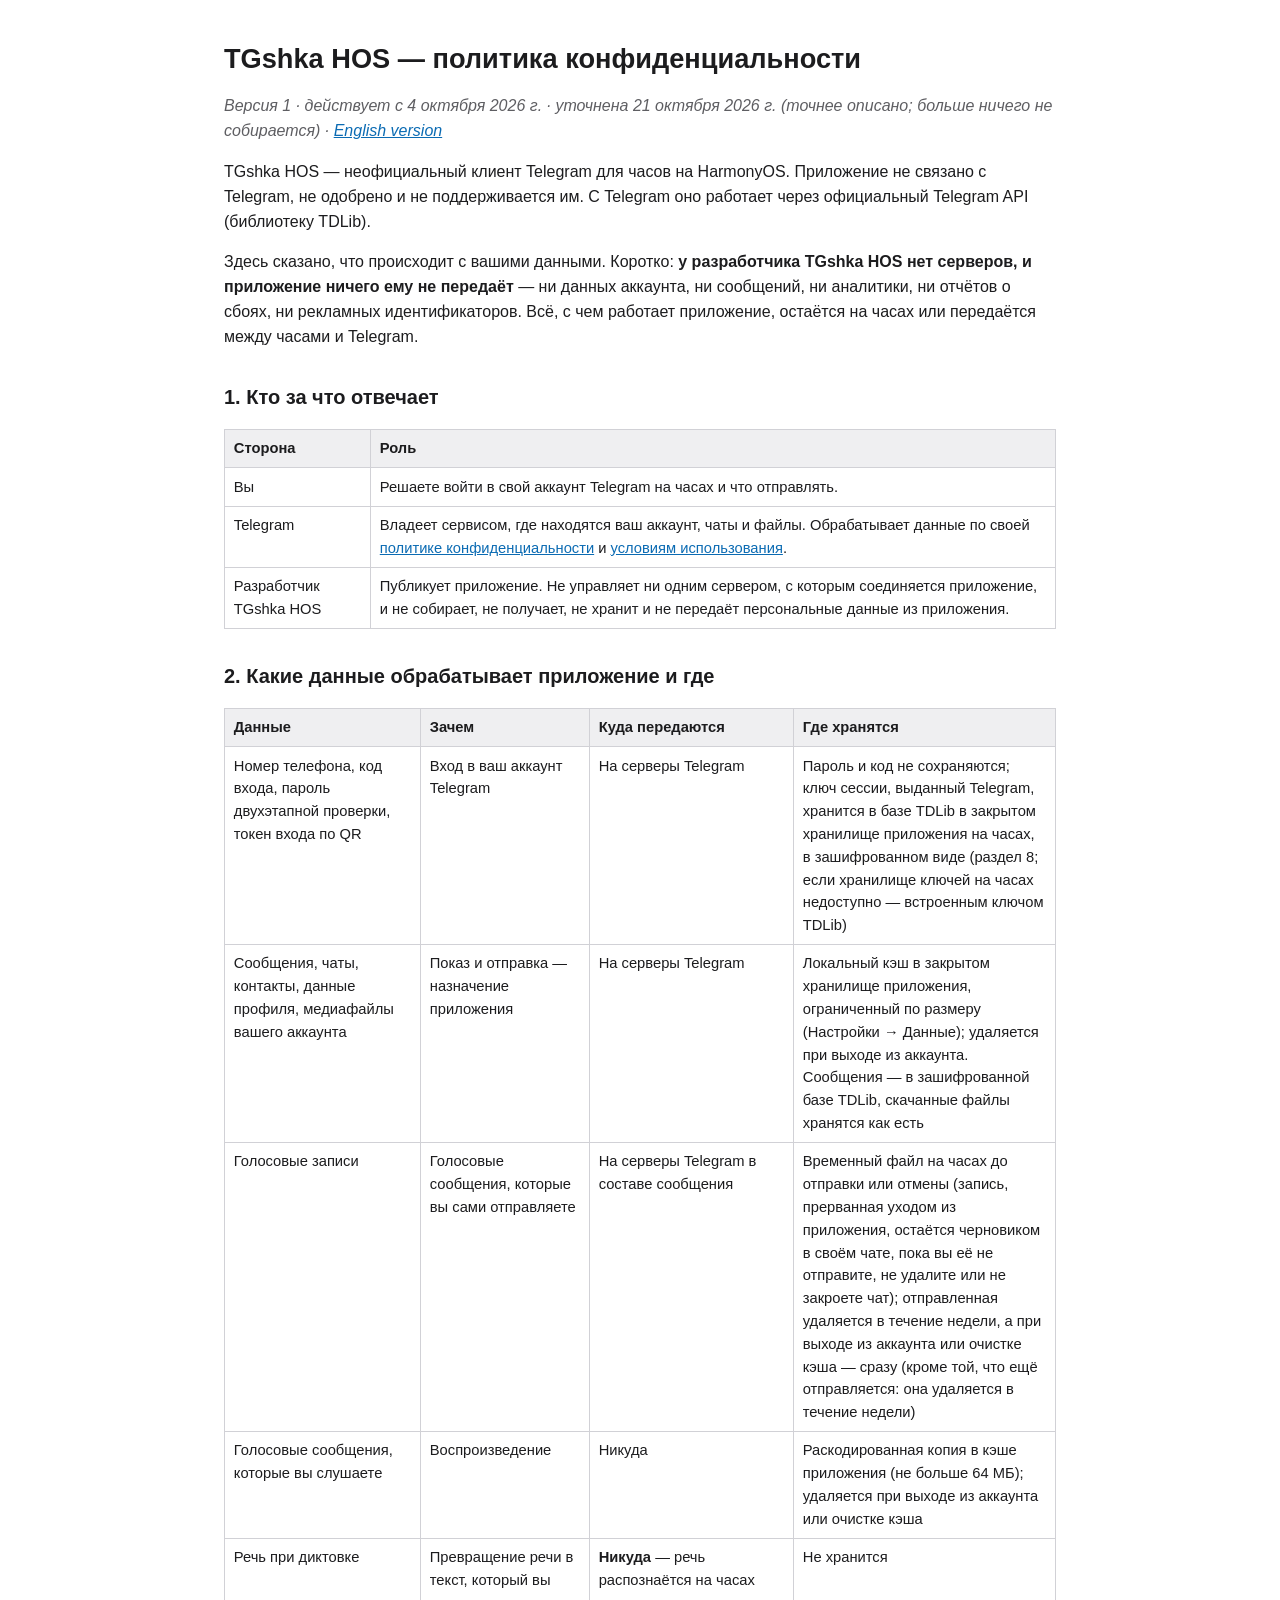
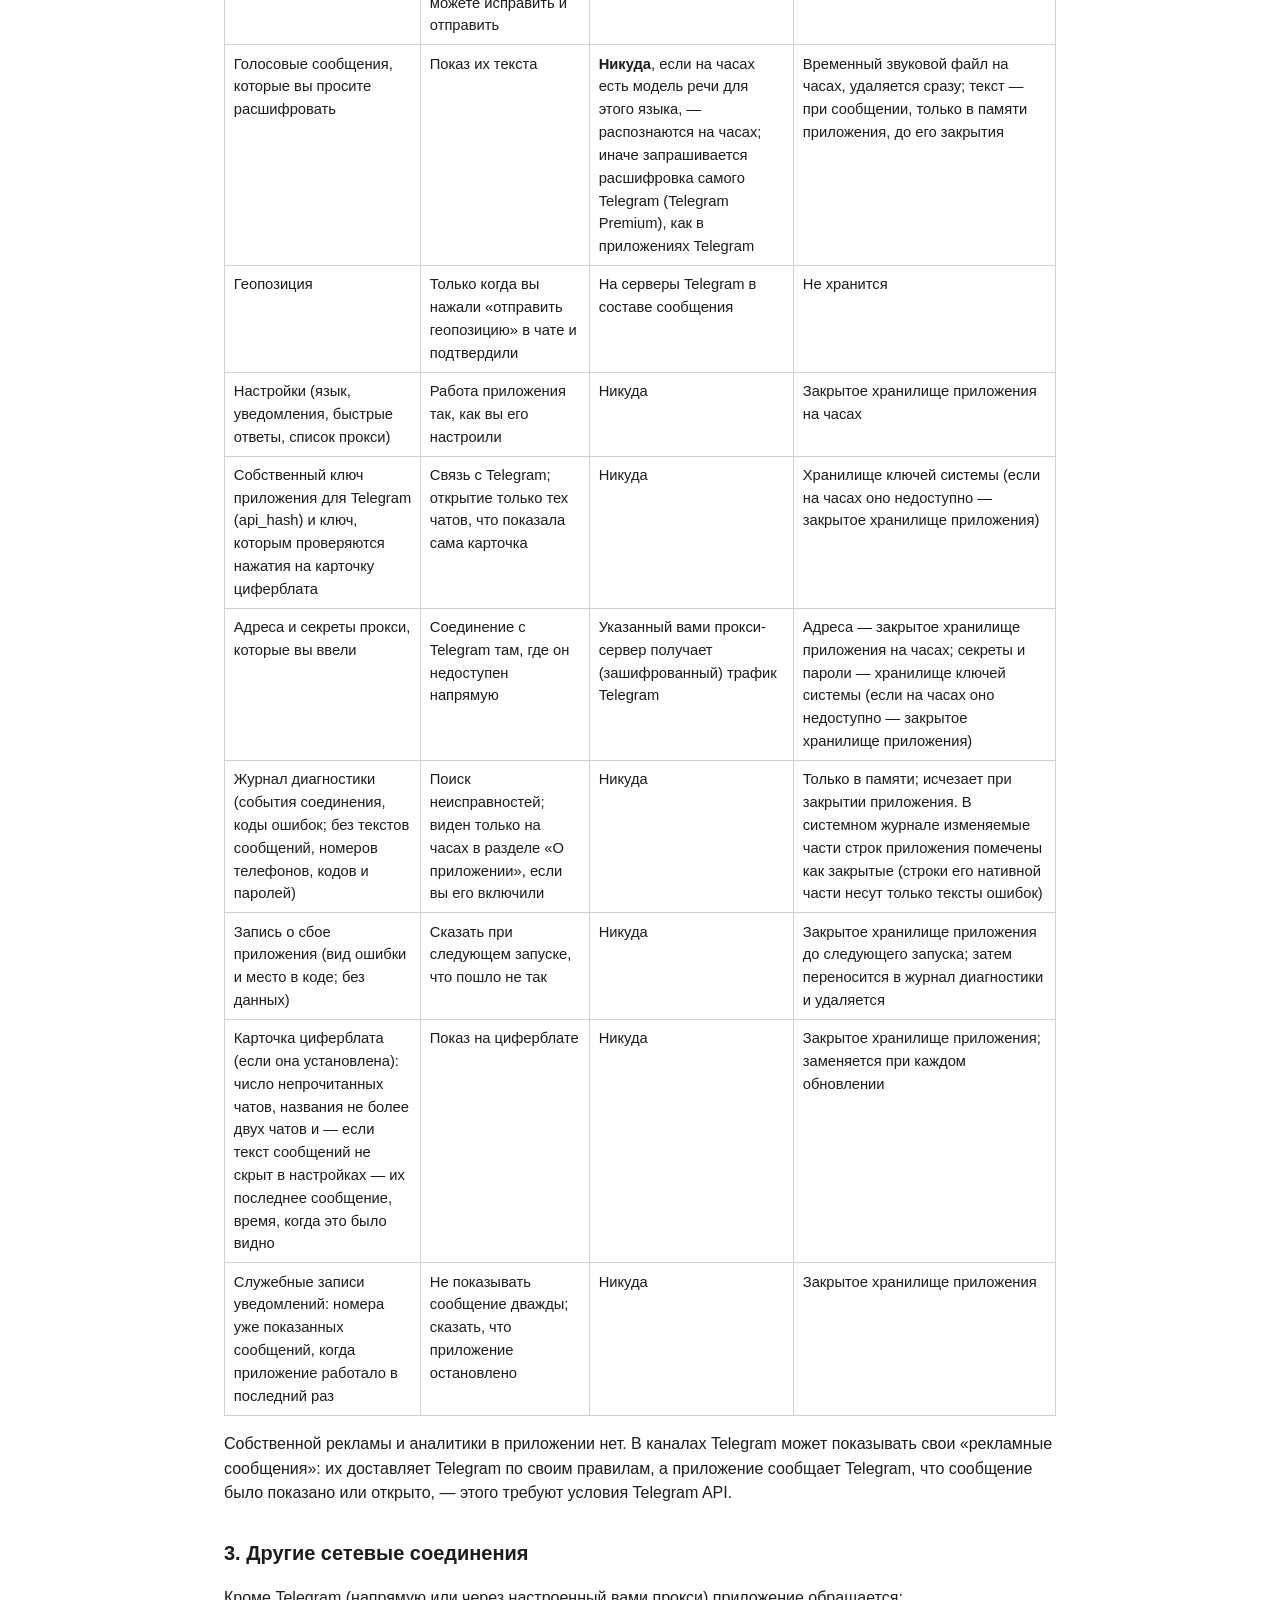
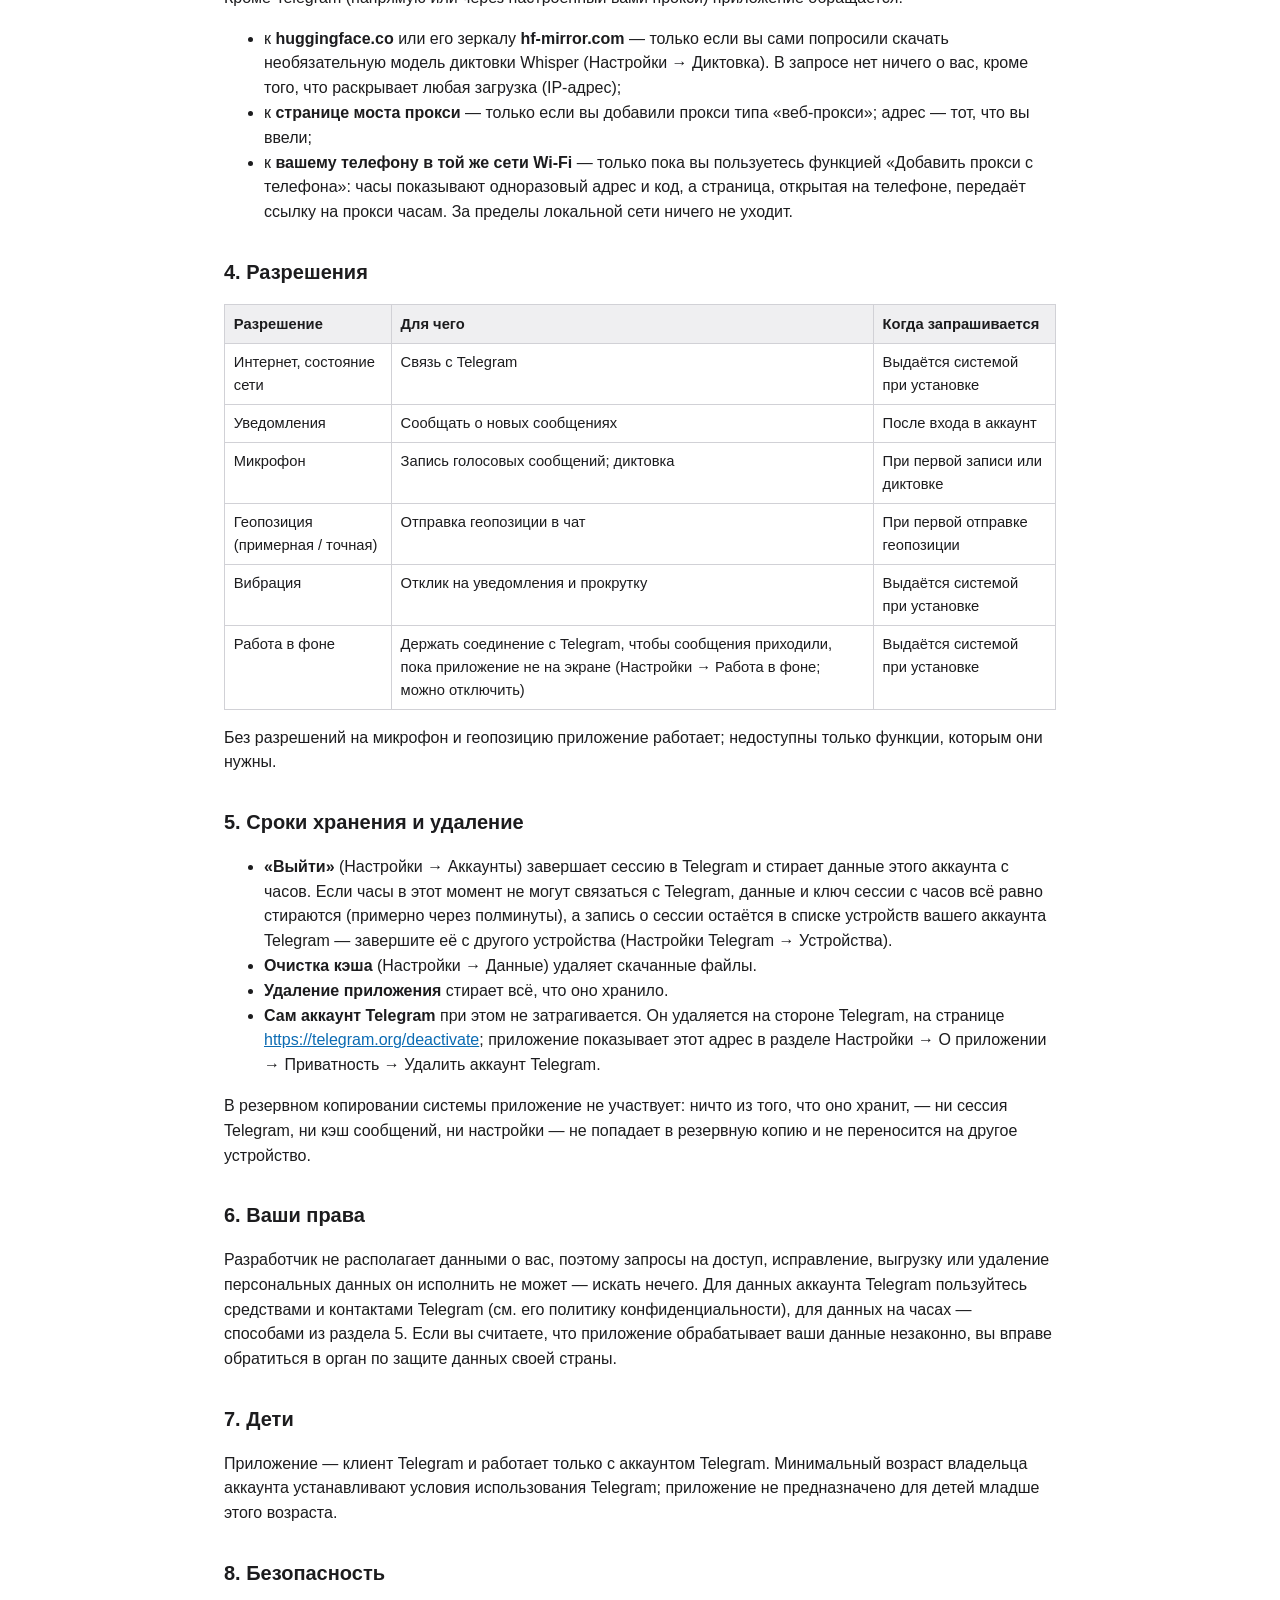
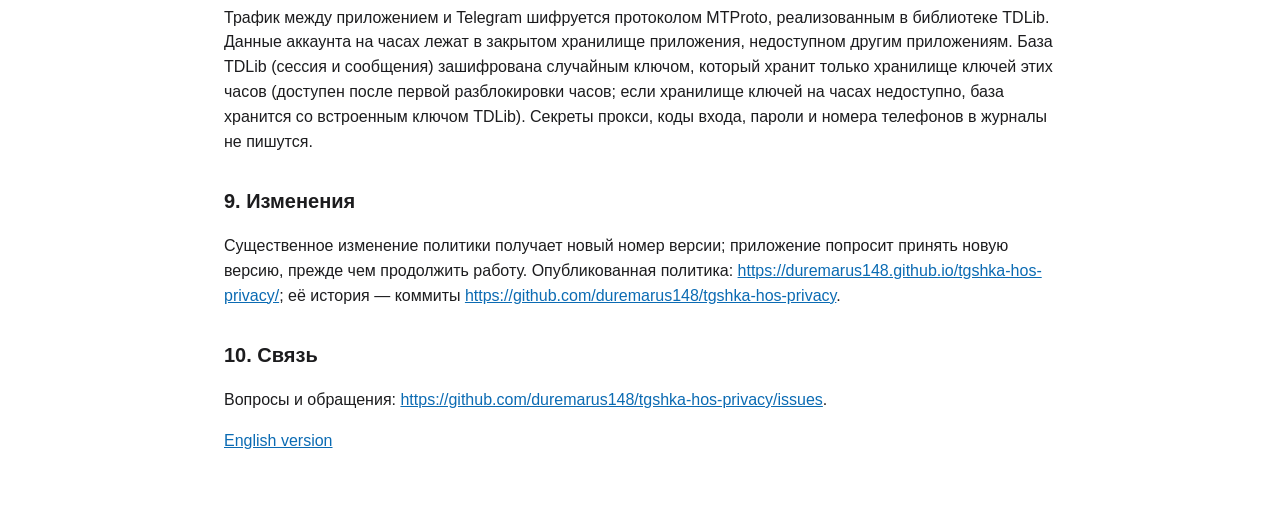
==== ru/index.html @ d2ddaffc "Privacy policy of TGshka HOS, version 1 (revised 21 October 2026)" ====
<!doctype html>
<html lang="ru">
<head>
<meta charset="utf-8">
<meta name="viewport" content="width=device-width, initial-scale=1">
<title>TGshka HOS — политика конфиденциальности</title>
<link rel="alternate" hreflang="en" href="../">
<style>
:root { color-scheme: light dark; --fg: #1c1c1e; --bg: #ffffff; --muted: #5e5e62; --line: #d1d1d6; --link: #0b6bb3; }
@media (prefers-color-scheme: dark) { :root { --fg: #f2f2f7; --bg: #000000; --muted: #a0a0a5; --line: #3a3a3c; --link: #6ab3f3; } }
body { margin: 0; background: var(--bg); color: var(--fg); font: 16px/1.55 -apple-system, "Segoe UI", Roboto, "Noto Sans", sans-serif; }
main { max-width: 52rem; margin: 0 auto; padding: 1.5rem 1rem 3rem; }
h1 { font-size: 1.7rem; line-height: 1.25; } h2 { font-size: 1.25rem; margin-top: 2rem; }
a { color: var(--link); } .meta { color: var(--muted); }
.table { overflow-x: auto; } table { border-collapse: collapse; width: 100%; min-width: 34rem; font-size: 0.92rem; }
th, td { border: 1px solid var(--line); padding: 0.45rem 0.55rem; vertical-align: top; text-align: left; }
th { background: color-mix(in srgb, var(--line) 35%, transparent); }
</style>
</head>
<body>
<main>
<h1>TGshka HOS — политика конфиденциальности</h1>
<p class="meta"><em>Версия 1 · действует с 4 октября 2026 г. · уточнена 21 октября 2026 г. (точнее описано; больше ничего не собирается) · <a href="../">English version</a></em></p>
<p>TGshka HOS — неофициальный клиент Telegram для часов на HarmonyOS. Приложение не связано с Telegram, не одобрено и не поддерживается им. С Telegram оно работает через официальный Telegram API (библиотеку TDLib).</p>
<p>Здесь сказано, что происходит с вашими данными. Коротко: <strong>у разработчика TGshka HOS нет серверов, и приложение ничего ему не передаёт</strong> — ни данных аккаунта, ни сообщений, ни аналитики, ни отчётов о сбоях, ни рекламных идентификаторов. Всё, с чем работает приложение, остаётся на часах или передаётся между часами и Telegram.</p>
<h2>1. Кто за что отвечает</h2>
<div class="table"><table><thead><tr><th>Сторона</th><th>Роль</th></tr></thead><tbody>
<tr><td>Вы</td><td>Решаете войти в свой аккаунт Telegram на часах и что отправлять.</td></tr>
<tr><td>Telegram</td><td>Владеет сервисом, где находятся ваш аккаунт, чаты и файлы. Обрабатывает данные по своей <a href="https://telegram.org/privacy">политике конфиденциальности</a> и <a href="https://telegram.org/tos">условиям использования</a>.</td></tr>
<tr><td>Разработчик TGshka HOS</td><td>Публикует приложение. Не управляет ни одним сервером, с которым соединяется приложение, и не собирает, не получает, не хранит и не передаёт персональные данные из приложения.</td></tr>
</tbody></table></div>
<h2>2. Какие данные обрабатывает приложение и где</h2>
<div class="table"><table><thead><tr><th>Данные</th><th>Зачем</th><th>Куда передаются</th><th>Где хранятся</th></tr></thead><tbody>
<tr><td>Номер телефона, код входа, пароль двухэтапной проверки, токен входа по QR</td><td>Вход в ваш аккаунт Telegram</td><td>На серверы Telegram</td><td>Пароль и код не сохраняются; ключ сессии, выданный Telegram, хранится в базе TDLib в закрытом хранилище приложения на часах, в зашифрованном виде (раздел 8; если хранилище ключей на часах недоступно — встроенным ключом TDLib)</td></tr>
<tr><td>Сообщения, чаты, контакты, данные профиля, медиафайлы вашего аккаунта</td><td>Показ и отправка — назначение приложения</td><td>На серверы Telegram</td><td>Локальный кэш в закрытом хранилище приложения, ограниченный по размеру (Настройки → Данные); удаляется при выходе из аккаунта. Сообщения — в зашифрованной базе TDLib, скачанные файлы хранятся как есть</td></tr>
<tr><td>Голосовые записи</td><td>Голосовые сообщения, которые вы сами отправляете</td><td>На серверы Telegram в составе сообщения</td><td>Временный файл на часах до отправки или отмены (запись, прерванная уходом из приложения, остаётся черновиком в своём чате, пока вы её не отправите, не удалите или не закроете чат); отправленная удаляется в течение недели, а при выходе из аккаунта или очистке кэша — сразу (кроме той, что ещё отправляется: она удаляется в течение недели)</td></tr>
<tr><td>Голосовые сообщения, которые вы слушаете</td><td>Воспроизведение</td><td>Никуда</td><td>Раскодированная копия в кэше приложения (не больше 64 МБ); удаляется при выходе из аккаунта или очистке кэша</td></tr>
<tr><td>Речь при диктовке</td><td>Превращение речи в текст, который вы можете исправить и отправить</td><td><strong>Никуда</strong> — речь распознаётся на часах</td><td>Не хранится</td></tr>
<tr><td>Голосовые сообщения, которые вы просите расшифровать</td><td>Показ их текста</td><td><strong>Никуда</strong>, если на часах есть модель речи для этого языка, — распознаются на часах; иначе запрашивается расшифровка самого Telegram (Telegram Premium), как в приложениях Telegram</td><td>Временный звуковой файл на часах, удаляется сразу; текст — при сообщении, только в памяти приложения, до его закрытия</td></tr>
<tr><td>Геопозиция</td><td>Только когда вы нажали «отправить геопозицию» в чате и подтвердили</td><td>На серверы Telegram в составе сообщения</td><td>Не хранится</td></tr>
<tr><td>Настройки (язык, уведомления, быстрые ответы, список прокси)</td><td>Работа приложения так, как вы его настроили</td><td>Никуда</td><td>Закрытое хранилище приложения на часах</td></tr>
<tr><td>Собственный ключ приложения для Telegram (api_hash) и ключ, которым проверяются нажатия на карточку циферблата</td><td>Связь с Telegram; открытие только тех чатов, что показала сама карточка</td><td>Никуда</td><td>Хранилище ключей системы (если на часах оно недоступно — закрытое хранилище приложения)</td></tr>
<tr><td>Адреса и секреты прокси, которые вы ввели</td><td>Соединение с Telegram там, где он недоступен напрямую</td><td>Указанный вами прокси-сервер получает (зашифрованный) трафик Telegram</td><td>Адреса — закрытое хранилище приложения на часах; секреты и пароли — хранилище ключей системы (если на часах оно недоступно — закрытое хранилище приложения)</td></tr>
<tr><td>Журнал диагностики (события соединения, коды ошибок; без текстов сообщений, номеров телефонов, кодов и паролей)</td><td>Поиск неисправностей; виден только на часах в разделе «О приложении», если вы его включили</td><td>Никуда</td><td>Только в памяти; исчезает при закрытии приложения. В системном журнале изменяемые части строк приложения помечены как закрытые (строки его нативной части несут только тексты ошибок)</td></tr>
<tr><td>Запись о сбое приложения (вид ошибки и место в коде; без данных)</td><td>Сказать при следующем запуске, что пошло не так</td><td>Никуда</td><td>Закрытое хранилище приложения до следующего запуска; затем переносится в журнал диагностики и удаляется</td></tr>
<tr><td>Карточка циферблата (если она установлена): число непрочитанных чатов, названия не более двух чатов и — если текст сообщений не скрыт в настройках — их последнее сообщение, время, когда это было видно</td><td>Показ на циферблате</td><td>Никуда</td><td>Закрытое хранилище приложения; заменяется при каждом обновлении</td></tr>
<tr><td>Служебные записи уведомлений: номера уже показанных сообщений, когда приложение работало в последний раз</td><td>Не показывать сообщение дважды; сказать, что приложение остановлено</td><td>Никуда</td><td>Закрытое хранилище приложения</td></tr>
</tbody></table></div>
<p>Собственной рекламы и аналитики в приложении нет. В каналах Telegram может показывать свои «рекламные сообщения»: их доставляет Telegram по своим правилам, а приложение сообщает Telegram, что сообщение было показано или открыто, — этого требуют условия Telegram API.</p>
<h2>3. Другие сетевые соединения</h2>
<p>Кроме Telegram (напрямую или через настроенный вами прокси) приложение обращается:</p>
<ul><li>к <strong>huggingface.co</strong> или его зеркалу <strong>hf-mirror.com</strong> — только если вы сами попросили скачать необязательную модель диктовки Whisper (Настройки → Диктовка). В запросе нет ничего о вас, кроме того, что раскрывает любая загрузка (IP-адрес);</li><li>к <strong>странице моста прокси</strong> — только если вы добавили прокси типа «веб-прокси»; адрес — тот, что вы ввели;</li><li>к <strong>вашему телефону в той же сети Wi-Fi</strong> — только пока вы пользуетесь функцией «Добавить прокси с телефона»: часы показывают одноразовый адрес и код, а страница, открытая на телефоне, передаёт ссылку на прокси часам. За пределы локальной сети ничего не уходит.</li></ul>
<h2>4. Разрешения</h2>
<div class="table"><table><thead><tr><th>Разрешение</th><th>Для чего</th><th>Когда запрашивается</th></tr></thead><tbody>
<tr><td>Интернет, состояние сети</td><td>Связь с Telegram</td><td>Выдаётся системой при установке</td></tr>
<tr><td>Уведомления</td><td>Сообщать о новых сообщениях</td><td>После входа в аккаунт</td></tr>
<tr><td>Микрофон</td><td>Запись голосовых сообщений; диктовка</td><td>При первой записи или диктовке</td></tr>
<tr><td>Геопозиция (примерная / точная)</td><td>Отправка геопозиции в чат</td><td>При первой отправке геопозиции</td></tr>
<tr><td>Вибрация</td><td>Отклик на уведомления и прокрутку</td><td>Выдаётся системой при установке</td></tr>
<tr><td>Работа в фоне</td><td>Держать соединение с Telegram, чтобы сообщения приходили, пока приложение не на экране (Настройки → Работа в фоне; можно отключить)</td><td>Выдаётся системой при установке</td></tr>
</tbody></table></div>
<p>Без разрешений на микрофон и геопозицию приложение работает; недоступны только функции, которым они нужны.</p>
<h2>5. Сроки хранения и удаление</h2>
<ul><li><strong>«Выйти»</strong> (Настройки → Аккаунты) завершает сессию в Telegram и стирает данные этого аккаунта с часов. Если часы в этот момент не могут связаться с Telegram, данные и ключ сессии с часов всё равно стираются (примерно через полминуты), а запись о сессии остаётся в списке устройств вашего аккаунта Telegram — завершите её с другого устройства (Настройки Telegram → Устройства).</li><li><strong>Очистка кэша</strong> (Настройки → Данные) удаляет скачанные файлы.</li><li><strong>Удаление приложения</strong> стирает всё, что оно хранило.</li><li><strong>Сам аккаунт Telegram</strong> при этом не затрагивается. Он удаляется на стороне Telegram, на странице <a href="https://telegram.org/deactivate">https://telegram.org/deactivate</a>; приложение показывает этот адрес в разделе Настройки → О приложении → Приватность → Удалить аккаунт Telegram.</li></ul>
<p>В резервном копировании системы приложение не участвует: ничто из того, что оно хранит, — ни сессия Telegram, ни кэш сообщений, ни настройки — не попадает в резервную копию и не переносится на другое устройство.</p>
<h2>6. Ваши права</h2>
<p>Разработчик не располагает данными о вас, поэтому запросы на доступ, исправление, выгрузку или удаление персональных данных он исполнить не может — искать нечего. Для данных аккаунта Telegram пользуйтесь средствами и контактами Telegram (см. его политику конфиденциальности), для данных на часах — способами из раздела 5. Если вы считаете, что приложение обрабатывает ваши данные незаконно, вы вправе обратиться в орган по защите данных своей страны.</p>
<h2>7. Дети</h2>
<p>Приложение — клиент Telegram и работает только с аккаунтом Telegram. Минимальный возраст владельца аккаунта устанавливают условия использования Telegram; приложение не предназначено для детей младше этого возраста.</p>
<h2>8. Безопасность</h2>
<p>Трафик между приложением и Telegram шифруется протоколом MTProto, реализованным в библиотеке TDLib. Данные аккаунта на часах лежат в закрытом хранилище приложения, недоступном другим приложениям. База TDLib (сессия и сообщения) зашифрована случайным ключом, который хранит только хранилище ключей этих часов (доступен после первой разблокировки часов; если хранилище ключей на часах недоступно, база хранится со встроенным ключом TDLib). Секреты прокси, коды входа, пароли и номера телефонов в журналы не пишутся.</p>
<h2>9. Изменения</h2>
<p>Существенное изменение политики получает новый номер версии; приложение попросит принять новую версию, прежде чем продолжить работу. Опубликованная политика: <a href="https://duremarus148.github.io/tgshka-hos-privacy/">https://duremarus148.github.io/tgshka-hos-privacy/</a>; её история — коммиты <a href="https://github.com/duremarus148/tgshka-hos-privacy">https://github.com/duremarus148/tgshka-hos-privacy</a>.</p>
<h2>10. Связь</h2>
<p>Вопросы и обращения: <a href="https://github.com/duremarus148/tgshka-hos-privacy/issues">https://github.com/duremarus148/tgshka-hos-privacy/issues</a>.</p>
<p class="meta"><a href="../">English version</a></p>
</main>
</body>
</html>
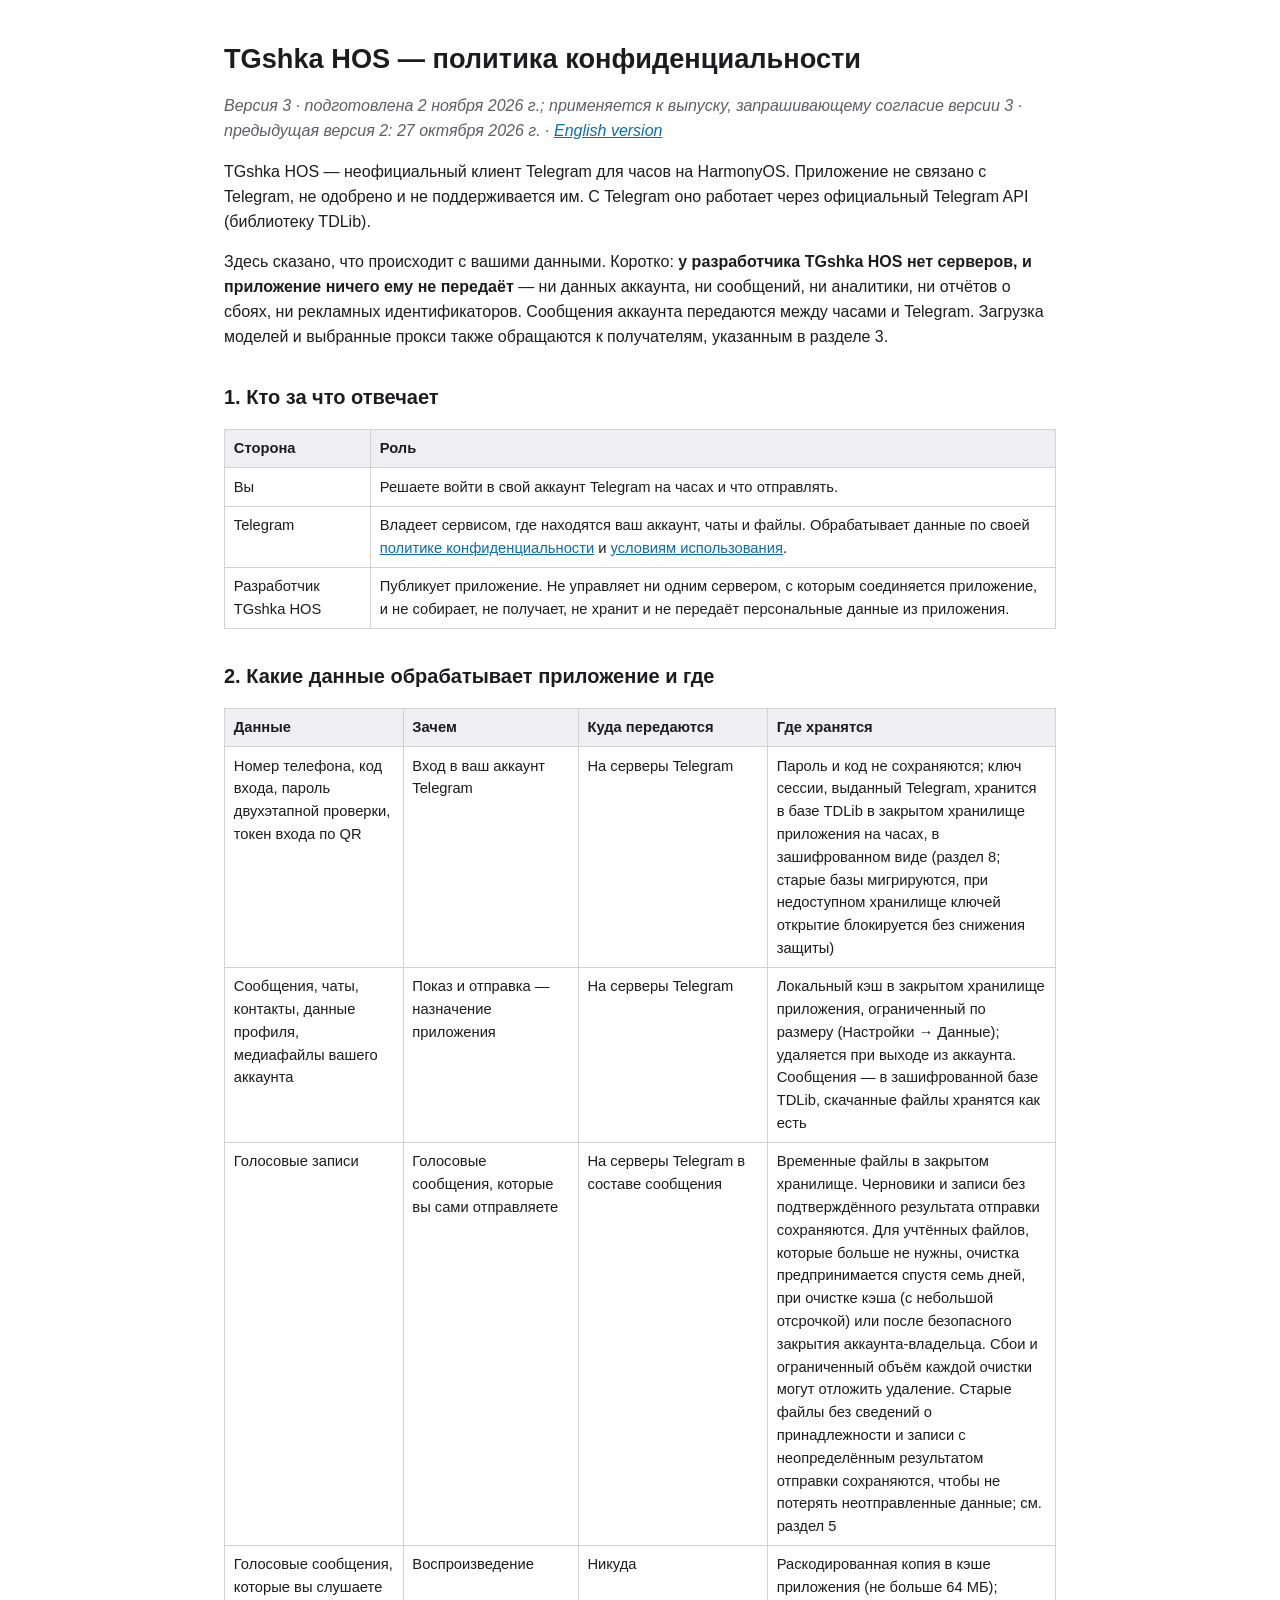
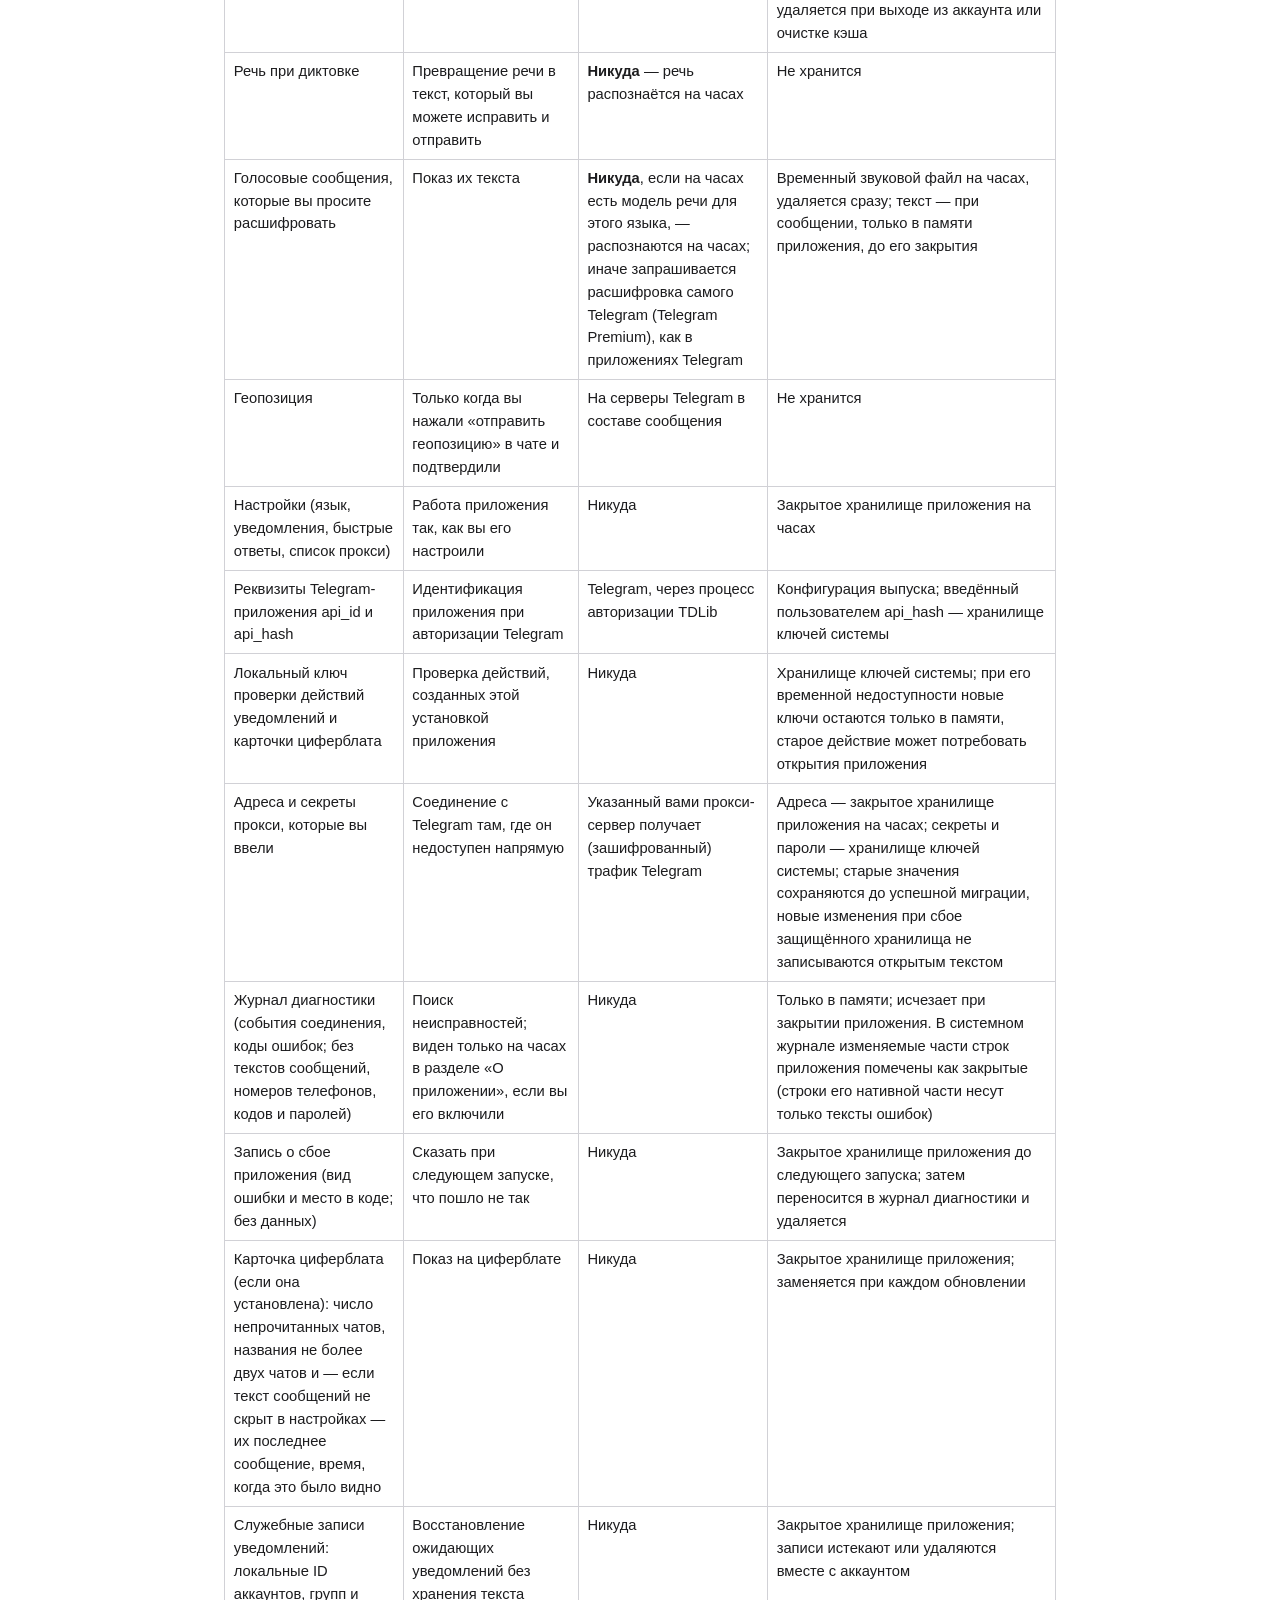
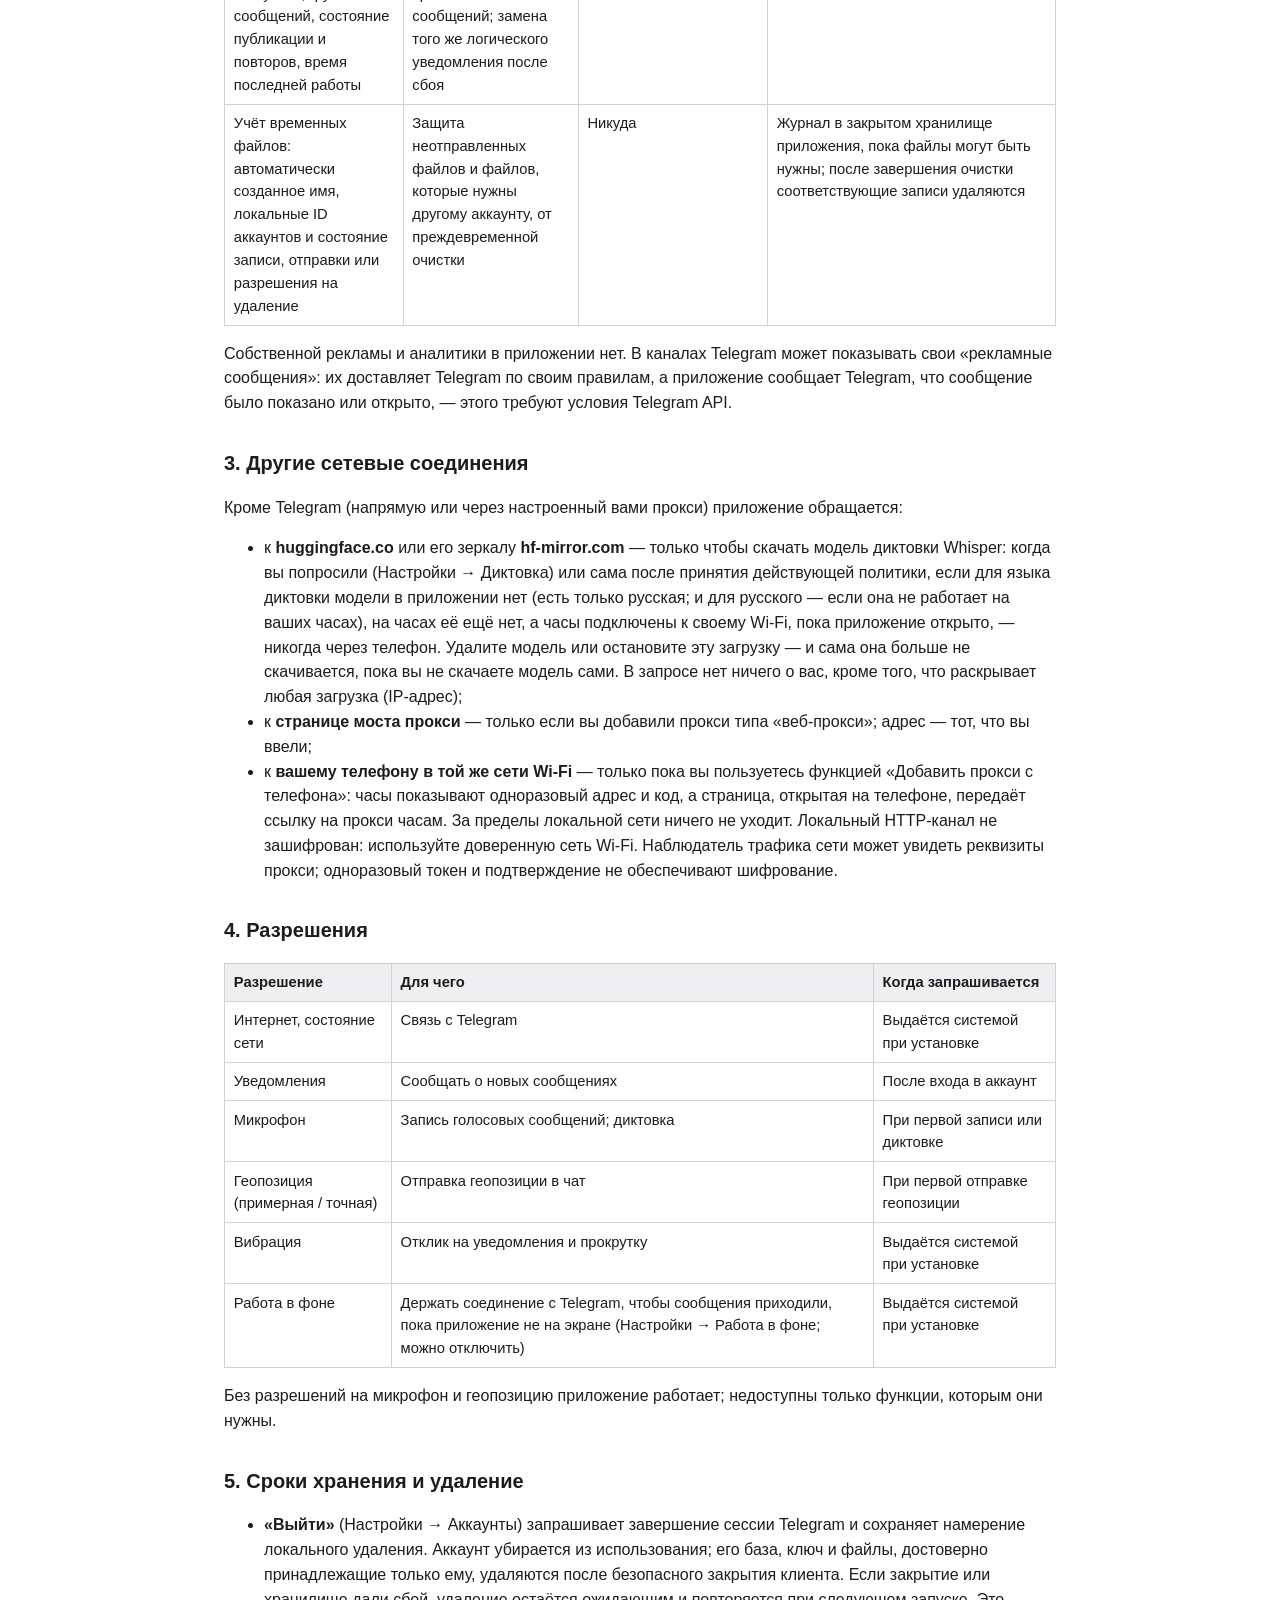
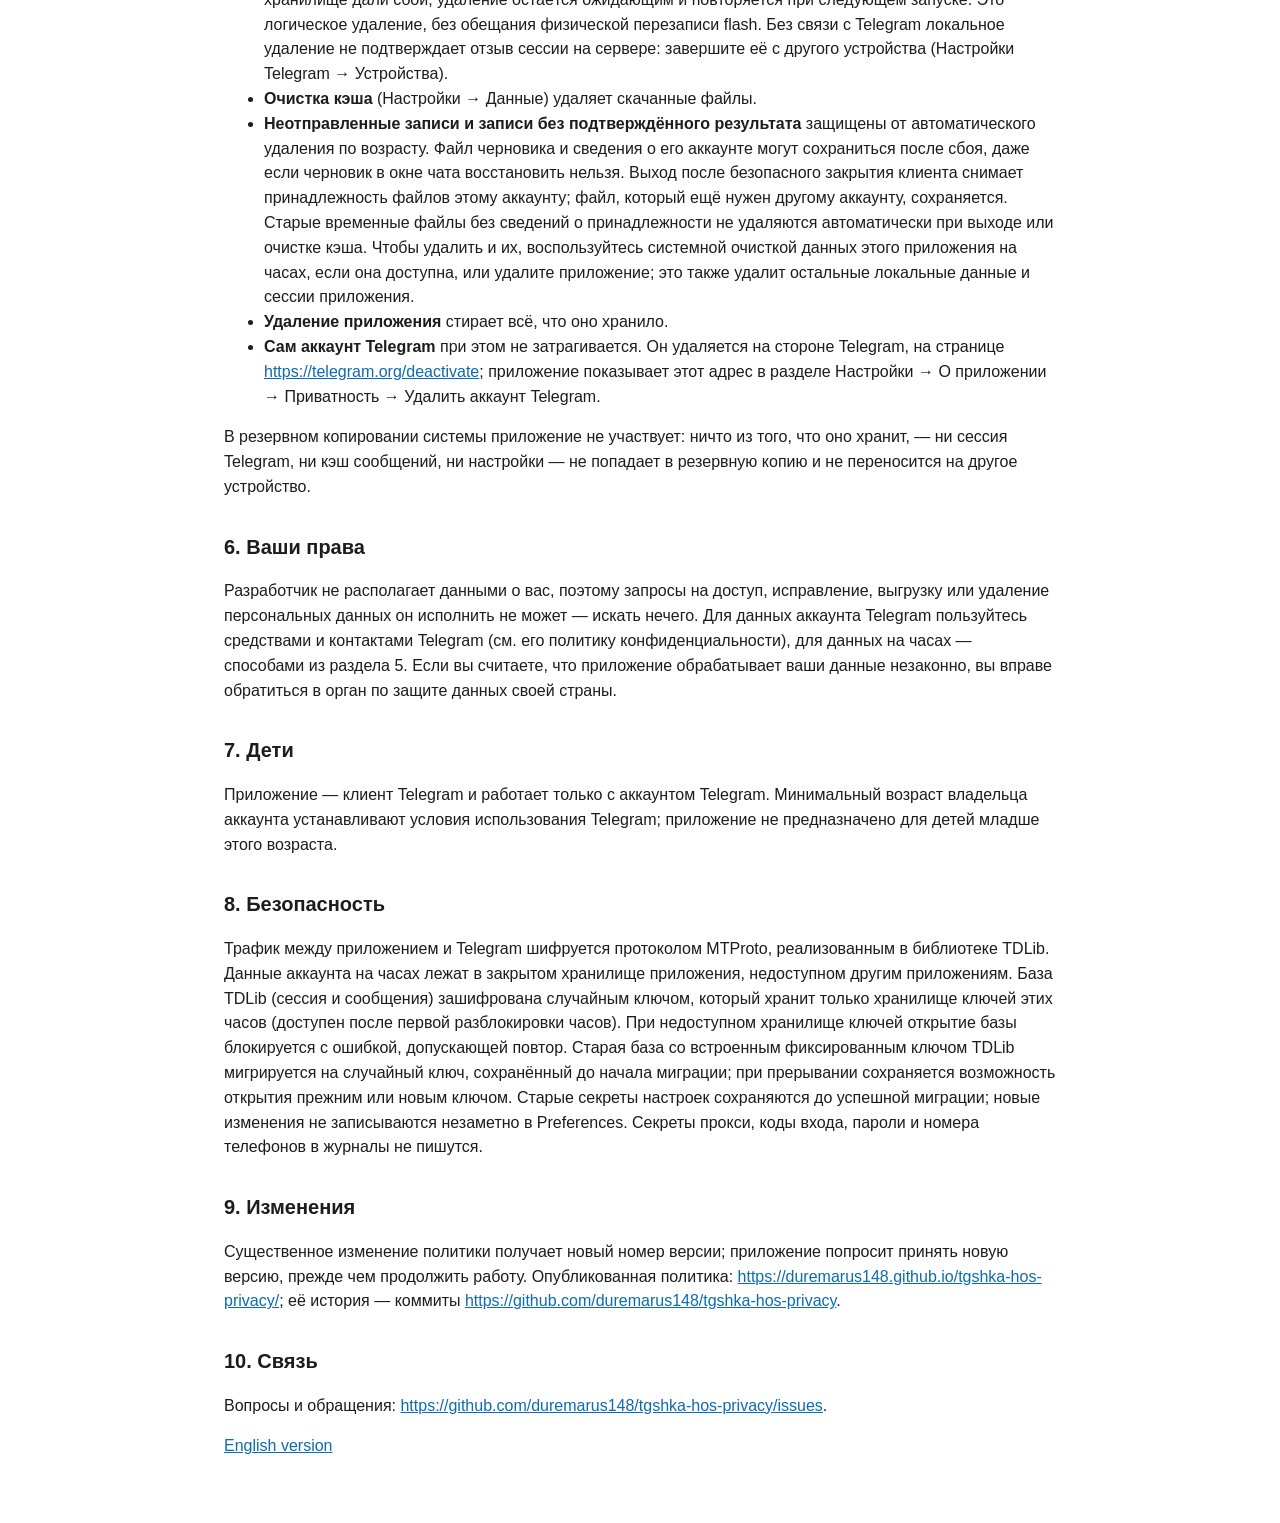
==== commit a0dcf0e2: "docs: align public privacy policy with canonical app version 3 Separate Telegram authentication data" ====
--- a/ru/index.html
+++ b/ru/index.html
@@ -20,9 +20,9 @@
 <body>
 <main>
 <h1>TGshka HOS — политика конфиденциальности</h1>
-<p class="meta"><em>Версия 1 · действует с 4 октября 2026 г. · уточнена 21 октября 2026 г. (точнее описано; больше ничего не собирается) · <a href="../">English version</a></em></p>
+<p class="meta"><em>Версия 3 · подготовлена 2 ноября 2026 г.; применяется к выпуску, запрашивающему согласие версии 3 · предыдущая версия 2: 27 октября 2026 г. · <a href="../">English version</a></em></p>
 <p>TGshka HOS — неофициальный клиент Telegram для часов на HarmonyOS. Приложение не связано с Telegram, не одобрено и не поддерживается им. С Telegram оно работает через официальный Telegram API (библиотеку TDLib).</p>
-<p>Здесь сказано, что происходит с вашими данными. Коротко: <strong>у разработчика TGshka HOS нет серверов, и приложение ничего ему не передаёт</strong> — ни данных аккаунта, ни сообщений, ни аналитики, ни отчётов о сбоях, ни рекламных идентификаторов. Всё, с чем работает приложение, остаётся на часах или передаётся между часами и Telegram.</p>
+<p>Здесь сказано, что происходит с вашими данными. Коротко: <strong>у разработчика TGshka HOS нет серверов, и приложение ничего ему не передаёт</strong> — ни данных аккаунта, ни сообщений, ни аналитики, ни отчётов о сбоях, ни рекламных идентификаторов. Сообщения аккаунта передаются между часами и Telegram. Загрузка моделей и выбранные прокси также обращаются к получателям, указанным в разделе 3.</p>
 <h2>1. Кто за что отвечает</h2>
 <div class="table"><table><thead><tr><th>Сторона</th><th>Роль</th></tr></thead><tbody>
 <tr><td>Вы</td><td>Решаете войти в свой аккаунт Telegram на часах и что отправлять.</td></tr>
@@ -31,25 +31,27 @@
 </tbody></table></div>
 <h2>2. Какие данные обрабатывает приложение и где</h2>
 <div class="table"><table><thead><tr><th>Данные</th><th>Зачем</th><th>Куда передаются</th><th>Где хранятся</th></tr></thead><tbody>
-<tr><td>Номер телефона, код входа, пароль двухэтапной проверки, токен входа по QR</td><td>Вход в ваш аккаунт Telegram</td><td>На серверы Telegram</td><td>Пароль и код не сохраняются; ключ сессии, выданный Telegram, хранится в базе TDLib в закрытом хранилище приложения на часах, в зашифрованном виде (раздел 8; если хранилище ключей на часах недоступно — встроенным ключом TDLib)</td></tr>
+<tr><td>Номер телефона, код входа, пароль двухэтапной проверки, токен входа по QR</td><td>Вход в ваш аккаунт Telegram</td><td>На серверы Telegram</td><td>Пароль и код не сохраняются; ключ сессии, выданный Telegram, хранится в базе TDLib в закрытом хранилище приложения на часах, в зашифрованном виде (раздел 8; старые базы мигрируются, при недоступном хранилище ключей открытие блокируется без снижения защиты)</td></tr>
 <tr><td>Сообщения, чаты, контакты, данные профиля, медиафайлы вашего аккаунта</td><td>Показ и отправка — назначение приложения</td><td>На серверы Telegram</td><td>Локальный кэш в закрытом хранилище приложения, ограниченный по размеру (Настройки → Данные); удаляется при выходе из аккаунта. Сообщения — в зашифрованной базе TDLib, скачанные файлы хранятся как есть</td></tr>
-<tr><td>Голосовые записи</td><td>Голосовые сообщения, которые вы сами отправляете</td><td>На серверы Telegram в составе сообщения</td><td>Временный файл на часах до отправки или отмены (запись, прерванная уходом из приложения, остаётся черновиком в своём чате, пока вы её не отправите, не удалите или не закроете чат); отправленная удаляется в течение недели, а при выходе из аккаунта или очистке кэша — сразу (кроме той, что ещё отправляется: она удаляется в течение недели)</td></tr>
+<tr><td>Голосовые записи</td><td>Голосовые сообщения, которые вы сами отправляете</td><td>На серверы Telegram в составе сообщения</td><td>Временные файлы в закрытом хранилище. Черновики и записи без подтверждённого результата отправки сохраняются. Для учтённых файлов, которые больше не нужны, очистка предпринимается спустя семь дней, при очистке кэша (с небольшой отсрочкой) или после безопасного закрытия аккаунта-владельца. Сбои и ограниченный объём каждой очистки могут отложить удаление. Старые файлы без сведений о принадлежности и записи с неопределённым результатом отправки сохраняются, чтобы не потерять неотправленные данные; см. раздел 5</td></tr>
 <tr><td>Голосовые сообщения, которые вы слушаете</td><td>Воспроизведение</td><td>Никуда</td><td>Раскодированная копия в кэше приложения (не больше 64 МБ); удаляется при выходе из аккаунта или очистке кэша</td></tr>
 <tr><td>Речь при диктовке</td><td>Превращение речи в текст, который вы можете исправить и отправить</td><td><strong>Никуда</strong> — речь распознаётся на часах</td><td>Не хранится</td></tr>
 <tr><td>Голосовые сообщения, которые вы просите расшифровать</td><td>Показ их текста</td><td><strong>Никуда</strong>, если на часах есть модель речи для этого языка, — распознаются на часах; иначе запрашивается расшифровка самого Telegram (Telegram Premium), как в приложениях Telegram</td><td>Временный звуковой файл на часах, удаляется сразу; текст — при сообщении, только в памяти приложения, до его закрытия</td></tr>
 <tr><td>Геопозиция</td><td>Только когда вы нажали «отправить геопозицию» в чате и подтвердили</td><td>На серверы Telegram в составе сообщения</td><td>Не хранится</td></tr>
 <tr><td>Настройки (язык, уведомления, быстрые ответы, список прокси)</td><td>Работа приложения так, как вы его настроили</td><td>Никуда</td><td>Закрытое хранилище приложения на часах</td></tr>
-<tr><td>Собственный ключ приложения для Telegram (api_hash) и ключ, которым проверяются нажатия на карточку циферблата</td><td>Связь с Telegram; открытие только тех чатов, что показала сама карточка</td><td>Никуда</td><td>Хранилище ключей системы (если на часах оно недоступно — закрытое хранилище приложения)</td></tr>
-<tr><td>Адреса и секреты прокси, которые вы ввели</td><td>Соединение с Telegram там, где он недоступен напрямую</td><td>Указанный вами прокси-сервер получает (зашифрованный) трафик Telegram</td><td>Адреса — закрытое хранилище приложения на часах; секреты и пароли — хранилище ключей системы (если на часах оно недоступно — закрытое хранилище приложения)</td></tr>
+<tr><td>Реквизиты Telegram-приложения api_id и api_hash</td><td>Идентификация приложения при авторизации Telegram</td><td>Telegram, через процесс авторизации TDLib</td><td>Конфигурация выпуска; введённый пользователем api_hash — хранилище ключей системы</td></tr>
+<tr><td>Локальный ключ проверки действий уведомлений и карточки циферблата</td><td>Проверка действий, созданных этой установкой приложения</td><td>Никуда</td><td>Хранилище ключей системы; при его временной недоступности новые ключи остаются только в памяти, старое действие может потребовать открытия приложения</td></tr>
+<tr><td>Адреса и секреты прокси, которые вы ввели</td><td>Соединение с Telegram там, где он недоступен напрямую</td><td>Указанный вами прокси-сервер получает (зашифрованный) трафик Telegram</td><td>Адреса — закрытое хранилище приложения на часах; секреты и пароли — хранилище ключей системы; старые значения сохраняются до успешной миграции, новые изменения при сбое защищённого хранилища не записываются открытым текстом</td></tr>
 <tr><td>Журнал диагностики (события соединения, коды ошибок; без текстов сообщений, номеров телефонов, кодов и паролей)</td><td>Поиск неисправностей; виден только на часах в разделе «О приложении», если вы его включили</td><td>Никуда</td><td>Только в памяти; исчезает при закрытии приложения. В системном журнале изменяемые части строк приложения помечены как закрытые (строки его нативной части несут только тексты ошибок)</td></tr>
 <tr><td>Запись о сбое приложения (вид ошибки и место в коде; без данных)</td><td>Сказать при следующем запуске, что пошло не так</td><td>Никуда</td><td>Закрытое хранилище приложения до следующего запуска; затем переносится в журнал диагностики и удаляется</td></tr>
 <tr><td>Карточка циферблата (если она установлена): число непрочитанных чатов, названия не более двух чатов и — если текст сообщений не скрыт в настройках — их последнее сообщение, время, когда это было видно</td><td>Показ на циферблате</td><td>Никуда</td><td>Закрытое хранилище приложения; заменяется при каждом обновлении</td></tr>
-<tr><td>Служебные записи уведомлений: номера уже показанных сообщений, когда приложение работало в последний раз</td><td>Не показывать сообщение дважды; сказать, что приложение остановлено</td><td>Никуда</td><td>Закрытое хранилище приложения</td></tr>
+<tr><td>Служебные записи уведомлений: локальные ID аккаунтов, групп и сообщений, состояние публикации и повторов, время последней работы</td><td>Восстановление ожидающих уведомлений без хранения текста сообщений; замена того же логического уведомления после сбоя</td><td>Никуда</td><td>Закрытое хранилище приложения; записи истекают или удаляются вместе с аккаунтом</td></tr>
+<tr><td>Учёт временных файлов: автоматически созданное имя, локальные ID аккаунтов и состояние записи, отправки или разрешения на удаление</td><td>Защита неотправленных файлов и файлов, которые нужны другому аккаунту, от преждевременной очистки</td><td>Никуда</td><td>Журнал в закрытом хранилище приложения, пока файлы могут быть нужны; после завершения очистки соответствующие записи удаляются</td></tr>
 </tbody></table></div>
 <p>Собственной рекламы и аналитики в приложении нет. В каналах Telegram может показывать свои «рекламные сообщения»: их доставляет Telegram по своим правилам, а приложение сообщает Telegram, что сообщение было показано или открыто, — этого требуют условия Telegram API.</p>
 <h2>3. Другие сетевые соединения</h2>
 <p>Кроме Telegram (напрямую или через настроенный вами прокси) приложение обращается:</p>
-<ul><li>к <strong>huggingface.co</strong> или его зеркалу <strong>hf-mirror.com</strong> — только если вы сами попросили скачать необязательную модель диктовки Whisper (Настройки → Диктовка). В запросе нет ничего о вас, кроме того, что раскрывает любая загрузка (IP-адрес);</li><li>к <strong>странице моста прокси</strong> — только если вы добавили прокси типа «веб-прокси»; адрес — тот, что вы ввели;</li><li>к <strong>вашему телефону в той же сети Wi-Fi</strong> — только пока вы пользуетесь функцией «Добавить прокси с телефона»: часы показывают одноразовый адрес и код, а страница, открытая на телефоне, передаёт ссылку на прокси часам. За пределы локальной сети ничего не уходит.</li></ul>
+<ul><li>к <strong>huggingface.co</strong> или его зеркалу <strong>hf-mirror.com</strong> — только чтобы скачать модель диктовки Whisper: когда вы попросили (Настройки → Диктовка) или сама после принятия действующей политики, если для языка диктовки модели в приложении нет (есть только русская; и для русского — если она не работает на ваших часах), на часах её ещё нет, а часы подключены к своему Wi‑Fi, пока приложение открыто, — никогда через телефон. Удалите модель или остановите эту загрузку — и сама она больше не скачивается, пока вы не скачаете модель сами. В запросе нет ничего о вас, кроме того, что раскрывает любая загрузка (IP-адрес);</li><li>к <strong>странице моста прокси</strong> — только если вы добавили прокси типа «веб-прокси»; адрес — тот, что вы ввели;</li><li>к <strong>вашему телефону в той же сети Wi-Fi</strong> — только пока вы пользуетесь функцией «Добавить прокси с телефона»: часы показывают одноразовый адрес и код, а страница, открытая на телефоне, передаёт ссылку на прокси часам. За пределы локальной сети ничего не уходит. Локальный HTTP-канал не зашифрован: используйте доверенную сеть Wi-Fi. Наблюдатель трафика сети может увидеть реквизиты прокси; одноразовый токен и подтверждение не обеспечивают шифрование.</li></ul>
 <h2>4. Разрешения</h2>
 <div class="table"><table><thead><tr><th>Разрешение</th><th>Для чего</th><th>Когда запрашивается</th></tr></thead><tbody>
 <tr><td>Интернет, состояние сети</td><td>Связь с Telegram</td><td>Выдаётся системой при установке</td></tr>
@@ -61,14 +63,14 @@
 </tbody></table></div>
 <p>Без разрешений на микрофон и геопозицию приложение работает; недоступны только функции, которым они нужны.</p>
 <h2>5. Сроки хранения и удаление</h2>
-<ul><li><strong>«Выйти»</strong> (Настройки → Аккаунты) завершает сессию в Telegram и стирает данные этого аккаунта с часов. Если часы в этот момент не могут связаться с Telegram, данные и ключ сессии с часов всё равно стираются (примерно через полминуты), а запись о сессии остаётся в списке устройств вашего аккаунта Telegram — завершите её с другого устройства (Настройки Telegram → Устройства).</li><li><strong>Очистка кэша</strong> (Настройки → Данные) удаляет скачанные файлы.</li><li><strong>Удаление приложения</strong> стирает всё, что оно хранило.</li><li><strong>Сам аккаунт Telegram</strong> при этом не затрагивается. Он удаляется на стороне Telegram, на странице <a href="https://telegram.org/deactivate">https://telegram.org/deactivate</a>; приложение показывает этот адрес в разделе Настройки → О приложении → Приватность → Удалить аккаунт Telegram.</li></ul>
+<ul><li><strong>«Выйти»</strong> (Настройки → Аккаунты) запрашивает завершение сессии Telegram и сохраняет намерение локального удаления. Аккаунт убирается из использования; его база, ключ и файлы, достоверно принадлежащие только ему, удаляются после безопасного закрытия клиента. Если закрытие или хранилище дали сбой, удаление остаётся ожидающим и повторяется при следующем запуске. Это логическое удаление, без обещания физической перезаписи flash. Без связи с Telegram локальное удаление не подтверждает отзыв сессии на сервере: завершите её с другого устройства (Настройки Telegram → Устройства).</li><li><strong>Очистка кэша</strong> (Настройки → Данные) удаляет скачанные файлы.</li><li><strong>Неотправленные записи и записи без подтверждённого результата</strong> защищены от автоматического удаления по возрасту. Файл черновика и сведения о его аккаунте могут сохраниться после сбоя, даже если черновик в окне чата восстановить нельзя. Выход после безопасного закрытия клиента снимает принадлежность файлов этому аккаунту; файл, который ещё нужен другому аккаунту, сохраняется. Старые временные файлы без сведений о принадлежности не удаляются автоматически при выходе или очистке кэша. Чтобы удалить и их, воспользуйтесь системной очисткой данных этого приложения на часах, если она доступна, или удалите приложение; это также удалит остальные локальные данные и сессии приложения.</li><li><strong>Удаление приложения</strong> стирает всё, что оно хранило.</li><li><strong>Сам аккаунт Telegram</strong> при этом не затрагивается. Он удаляется на стороне Telegram, на странице <a href="https://telegram.org/deactivate">https://telegram.org/deactivate</a>; приложение показывает этот адрес в разделе Настройки → О приложении → Приватность → Удалить аккаунт Telegram.</li></ul>
 <p>В резервном копировании системы приложение не участвует: ничто из того, что оно хранит, — ни сессия Telegram, ни кэш сообщений, ни настройки — не попадает в резервную копию и не переносится на другое устройство.</p>
 <h2>6. Ваши права</h2>
 <p>Разработчик не располагает данными о вас, поэтому запросы на доступ, исправление, выгрузку или удаление персональных данных он исполнить не может — искать нечего. Для данных аккаунта Telegram пользуйтесь средствами и контактами Telegram (см. его политику конфиденциальности), для данных на часах — способами из раздела 5. Если вы считаете, что приложение обрабатывает ваши данные незаконно, вы вправе обратиться в орган по защите данных своей страны.</p>
 <h2>7. Дети</h2>
 <p>Приложение — клиент Telegram и работает только с аккаунтом Telegram. Минимальный возраст владельца аккаунта устанавливают условия использования Telegram; приложение не предназначено для детей младше этого возраста.</p>
 <h2>8. Безопасность</h2>
-<p>Трафик между приложением и Telegram шифруется протоколом MTProto, реализованным в библиотеке TDLib. Данные аккаунта на часах лежат в закрытом хранилище приложения, недоступном другим приложениям. База TDLib (сессия и сообщения) зашифрована случайным ключом, который хранит только хранилище ключей этих часов (доступен после первой разблокировки часов; если хранилище ключей на часах недоступно, база хранится со встроенным ключом TDLib). Секреты прокси, коды входа, пароли и номера телефонов в журналы не пишутся.</p>
+<p>Трафик между приложением и Telegram шифруется протоколом MTProto, реализованным в библиотеке TDLib. Данные аккаунта на часах лежат в закрытом хранилище приложения, недоступном другим приложениям. База TDLib (сессия и сообщения) зашифрована случайным ключом, который хранит только хранилище ключей этих часов (доступен после первой разблокировки часов). При недоступном хранилище ключей открытие базы блокируется с ошибкой, допускающей повтор. Старая база со встроенным фиксированным ключом TDLib мигрируется на случайный ключ, сохранённый до начала миграции; при прерывании сохраняется возможность открытия прежним или новым ключом. Старые секреты настроек сохраняются до успешной миграции; новые изменения не записываются незаметно в Preferences. Секреты прокси, коды входа, пароли и номера телефонов в журналы не пишутся.</p>
 <h2>9. Изменения</h2>
 <p>Существенное изменение политики получает новый номер версии; приложение попросит принять новую версию, прежде чем продолжить работу. Опубликованная политика: <a href="https://duremarus148.github.io/tgshka-hos-privacy/">https://duremarus148.github.io/tgshka-hos-privacy/</a>; её история — коммиты <a href="https://github.com/duremarus148/tgshka-hos-privacy">https://github.com/duremarus148/tgshka-hos-privacy</a>.</p>
 <h2>10. Связь</h2>
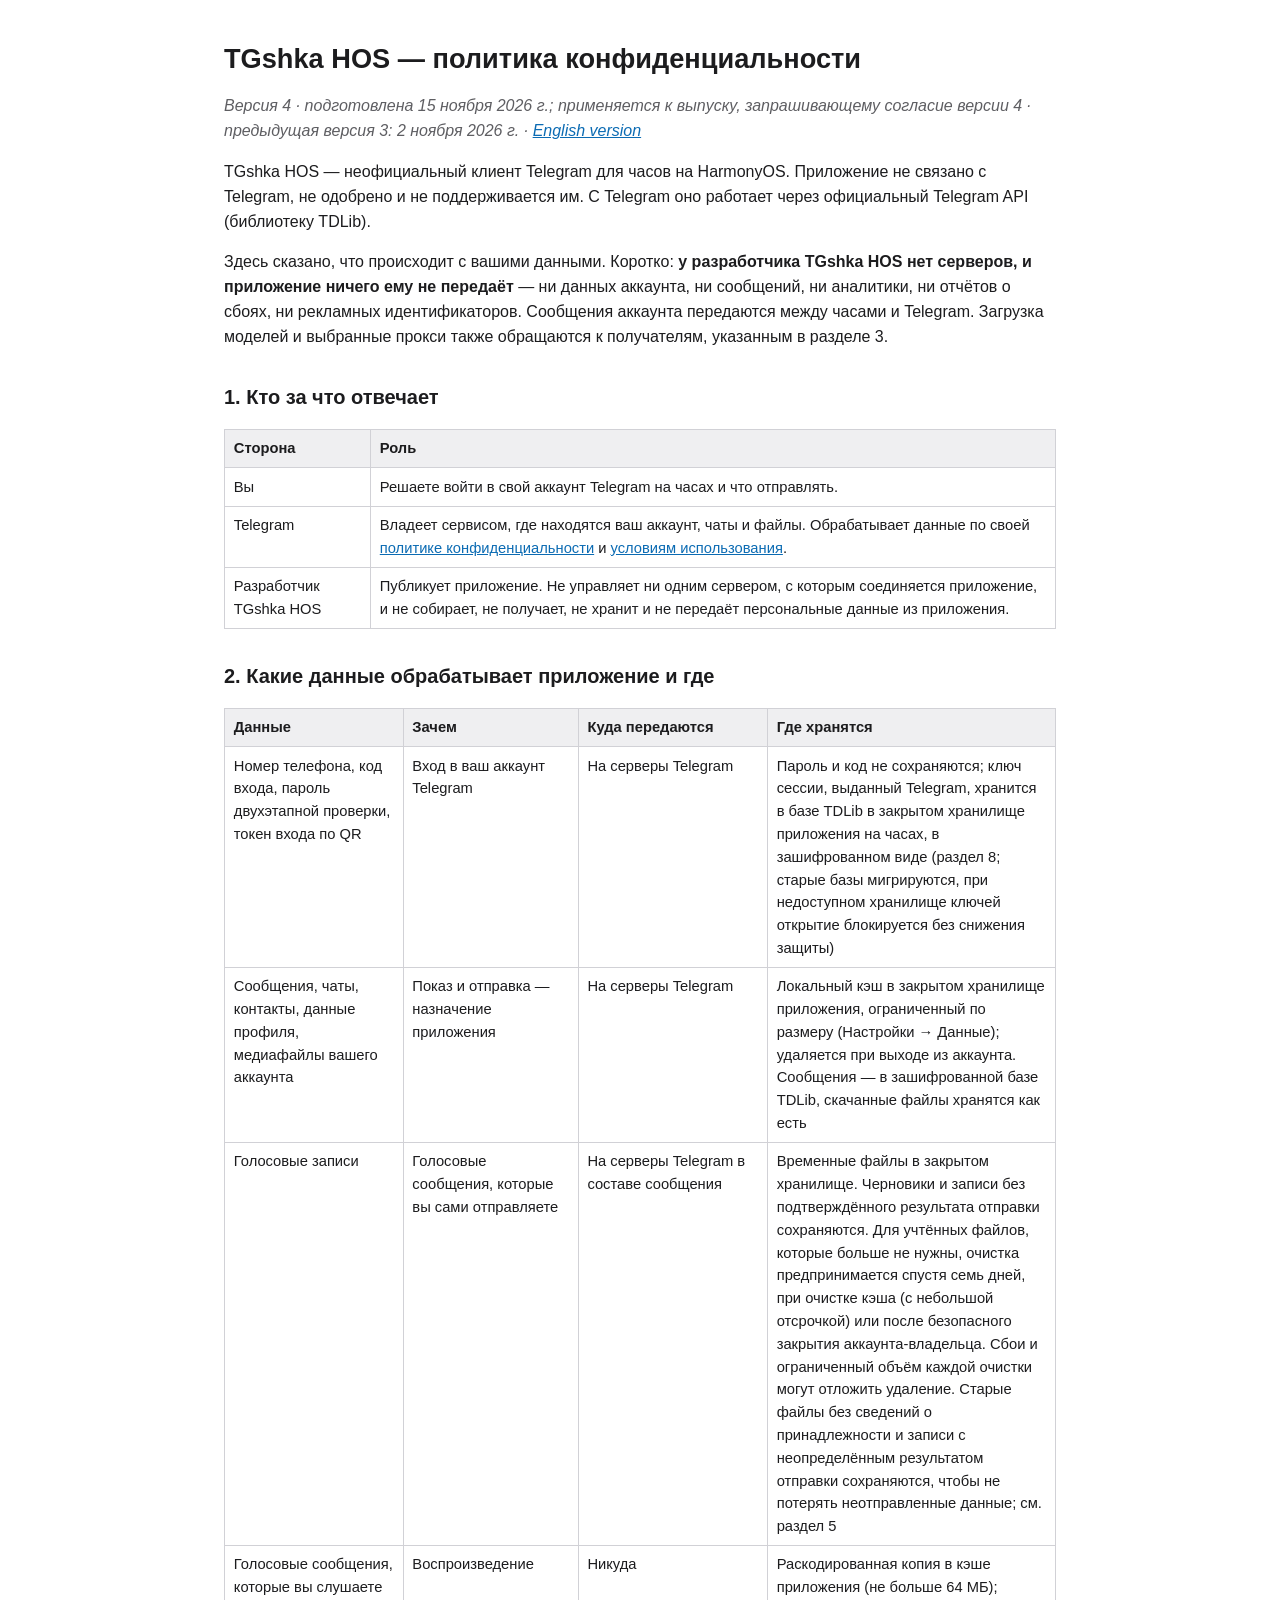
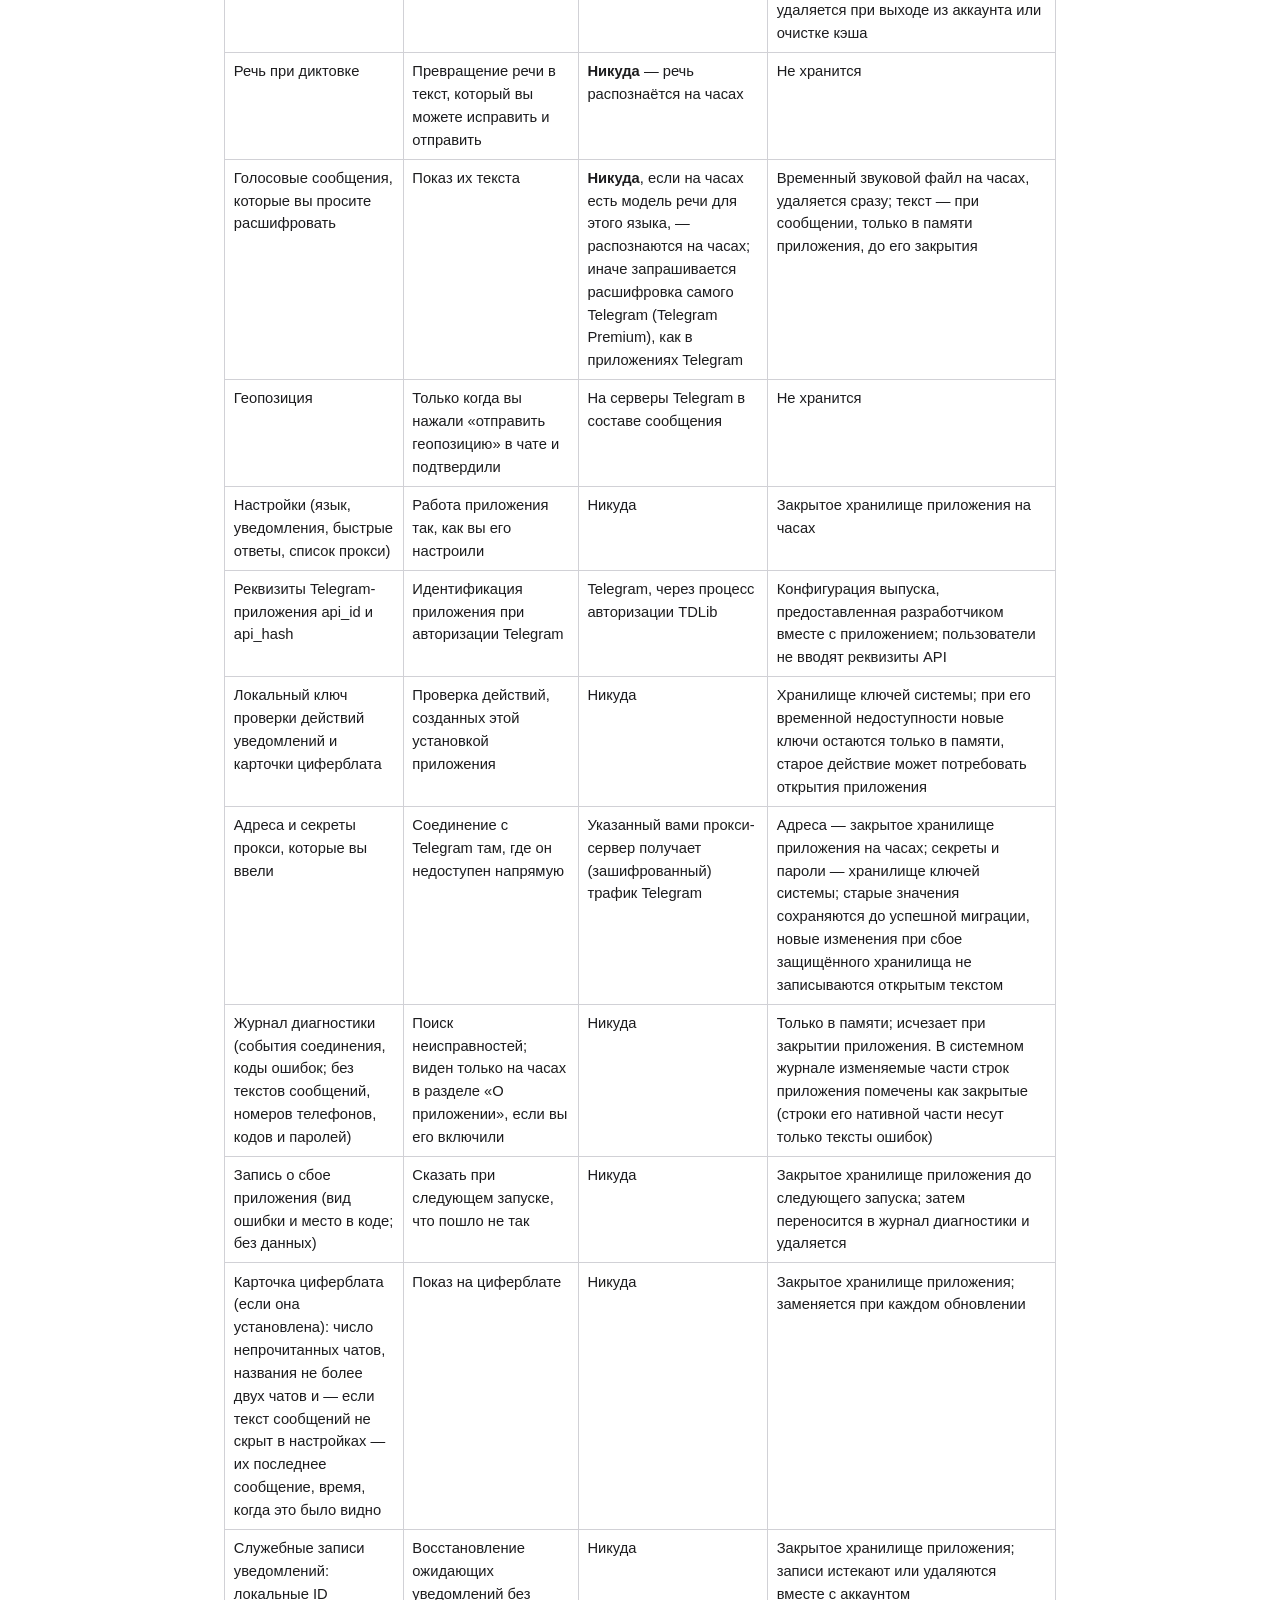
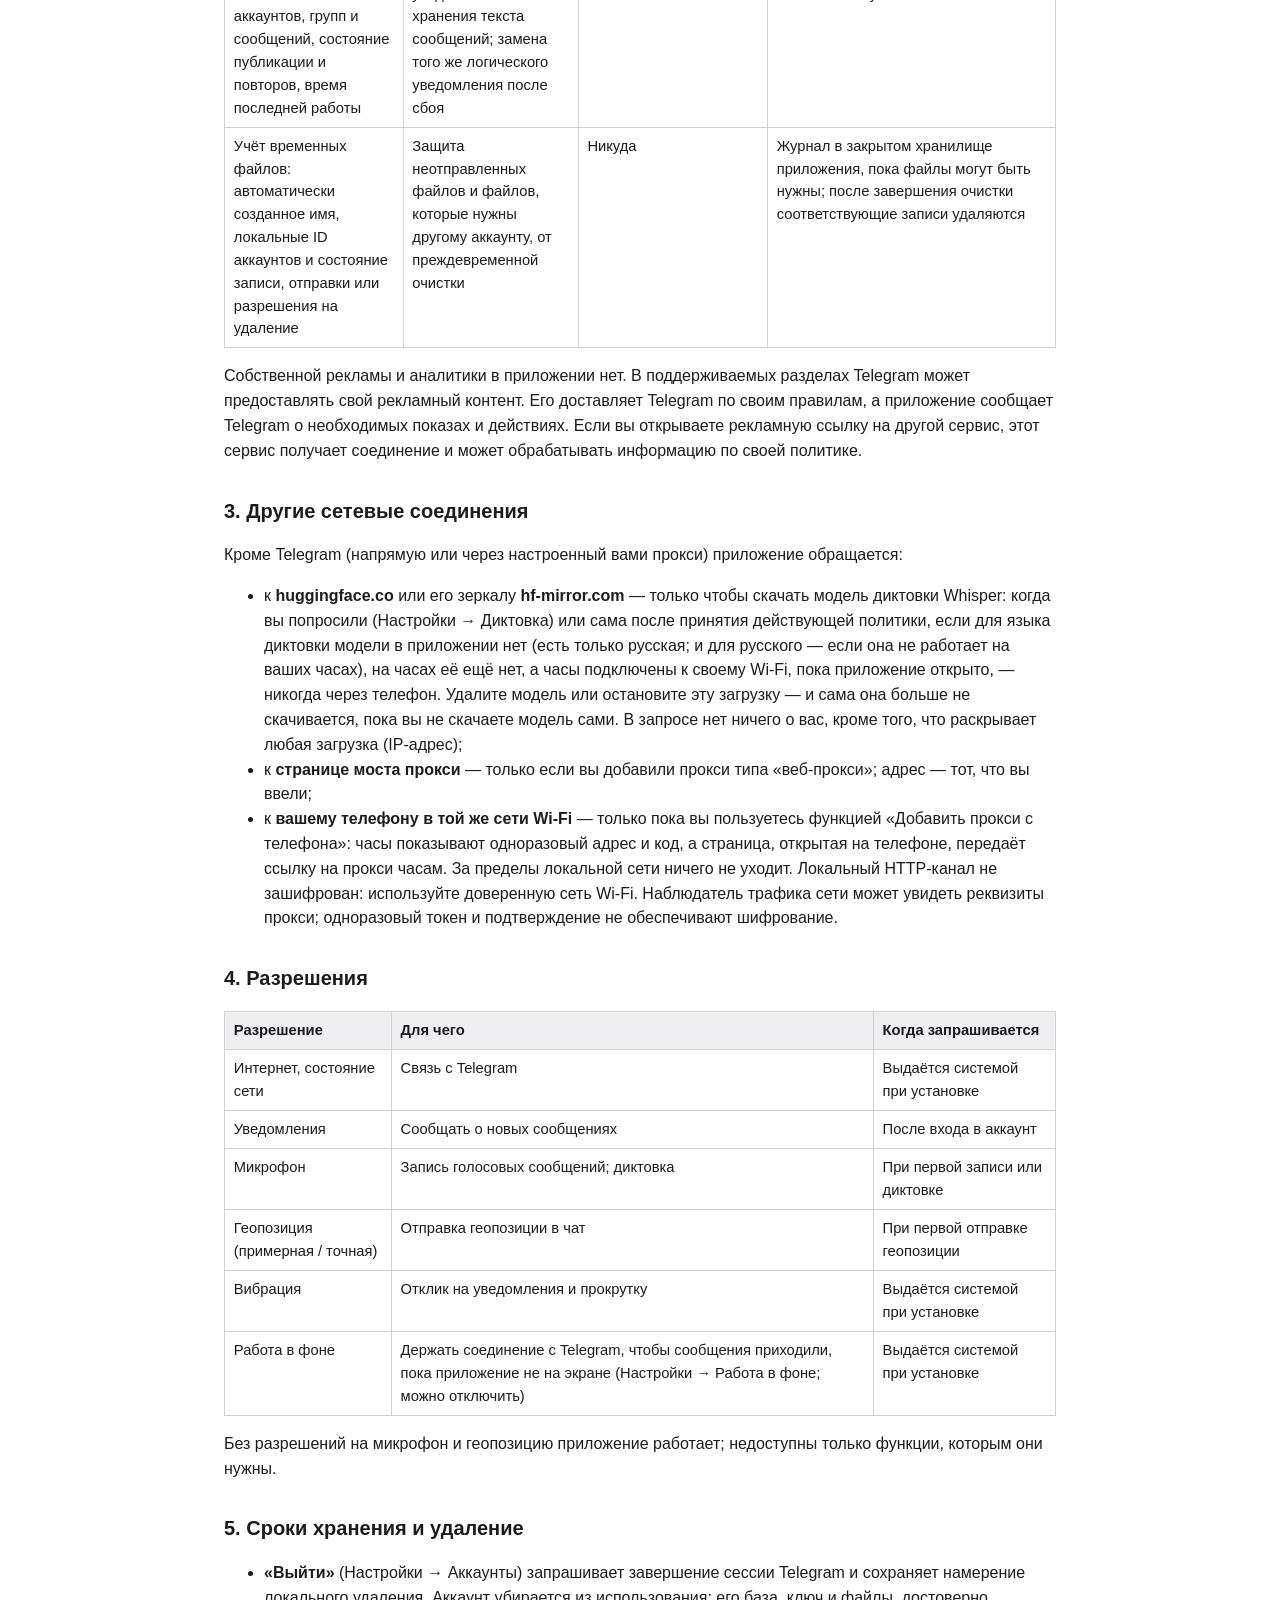
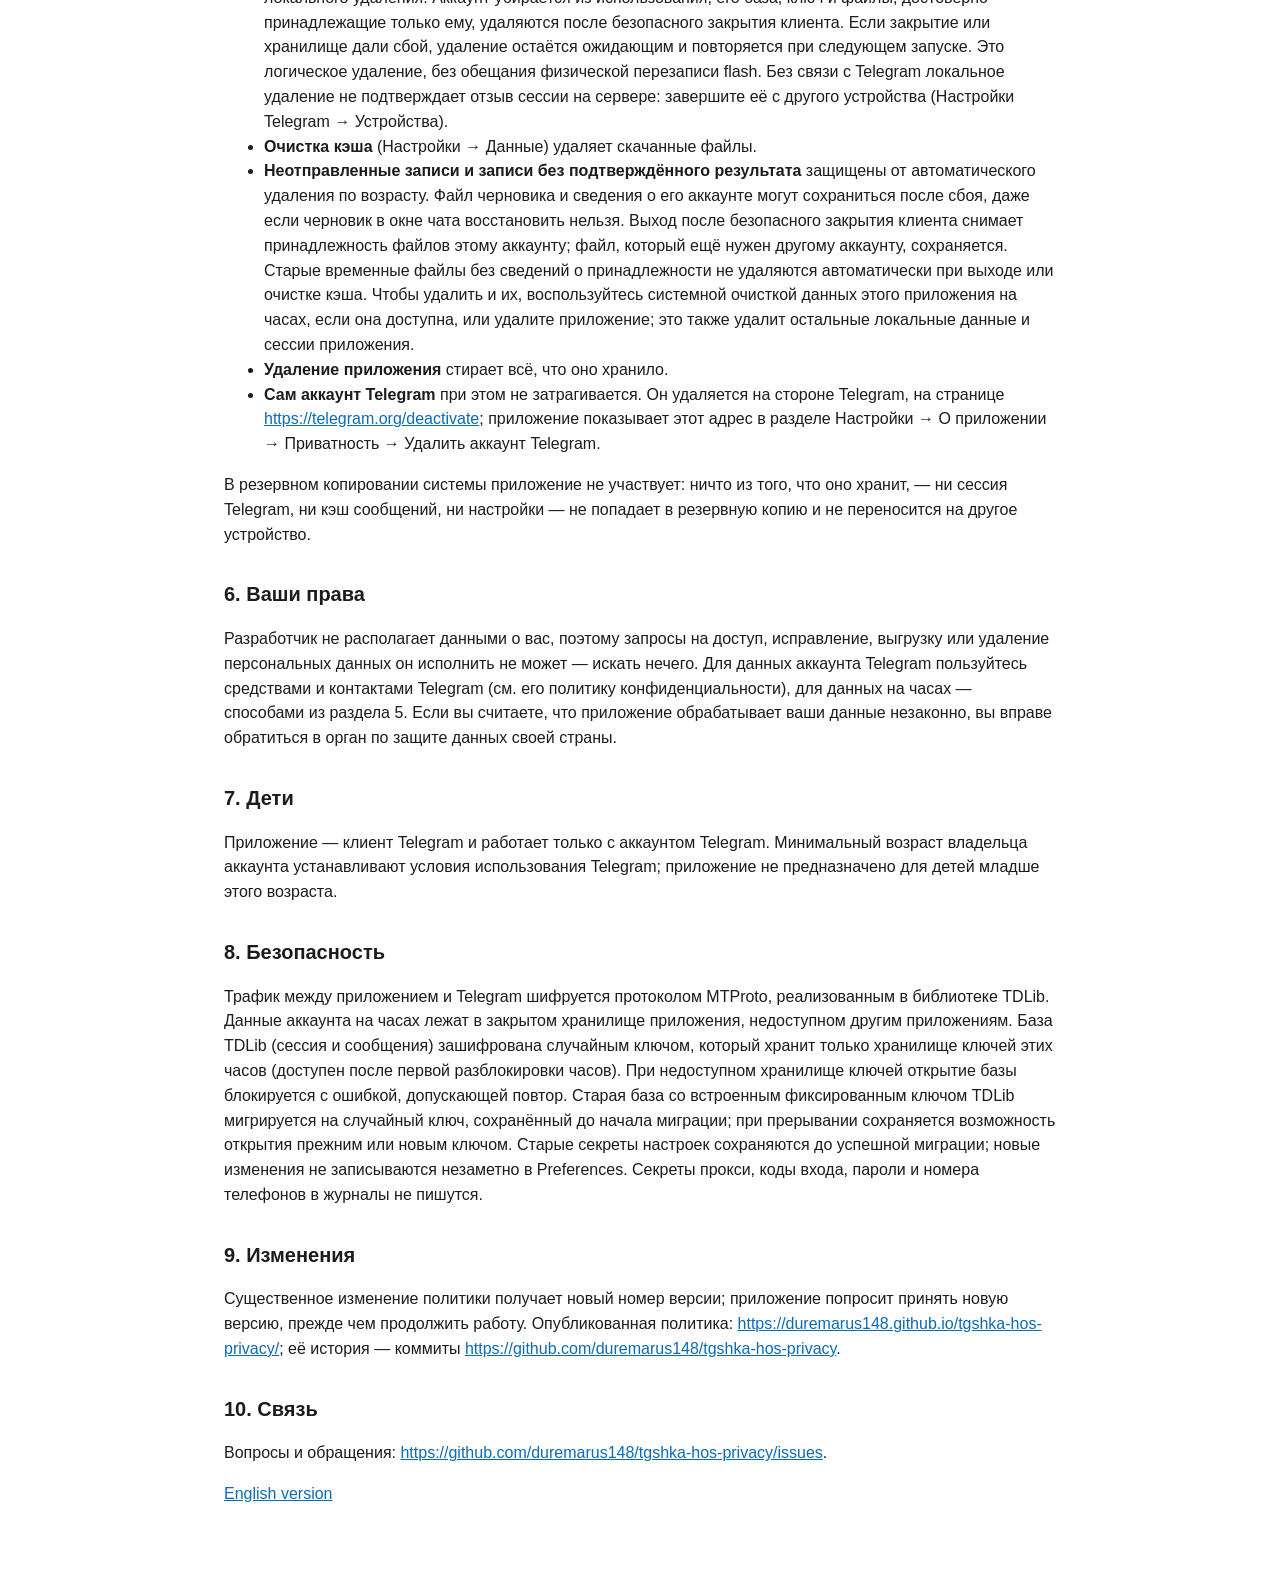
==== commit aac6e87d: "Publish privacy policy version 4" ====
--- a/ru/index.html
+++ b/ru/index.html
@@ -1,81 +1,81 @@
-<!doctype html>
-<html lang="ru">
-<head>
-<meta charset="utf-8">
-<meta name="viewport" content="width=device-width, initial-scale=1">
-<title>TGshka HOS — политика конфиденциальности</title>
-<link rel="alternate" hreflang="en" href="../">
-<style>
-:root { color-scheme: light dark; --fg: #1c1c1e; --bg: #ffffff; --muted: #5e5e62; --line: #d1d1d6; --link: #0b6bb3; }
-@media (prefers-color-scheme: dark) { :root { --fg: #f2f2f7; --bg: #000000; --muted: #a0a0a5; --line: #3a3a3c; --link: #6ab3f3; } }
-body { margin: 0; background: var(--bg); color: var(--fg); font: 16px/1.55 -apple-system, "Segoe UI", Roboto, "Noto Sans", sans-serif; }
-main { max-width: 52rem; margin: 0 auto; padding: 1.5rem 1rem 3rem; }
-h1 { font-size: 1.7rem; line-height: 1.25; } h2 { font-size: 1.25rem; margin-top: 2rem; }
-a { color: var(--link); } .meta { color: var(--muted); }
-.table { overflow-x: auto; } table { border-collapse: collapse; width: 100%; min-width: 34rem; font-size: 0.92rem; }
-th, td { border: 1px solid var(--line); padding: 0.45rem 0.55rem; vertical-align: top; text-align: left; }
-th { background: color-mix(in srgb, var(--line) 35%, transparent); }
-</style>
-</head>
-<body>
-<main>
-<h1>TGshka HOS — политика конфиденциальности</h1>
-<p class="meta"><em>Версия 3 · подготовлена 2 ноября 2026 г.; применяется к выпуску, запрашивающему согласие версии 3 · предыдущая версия 2: 27 октября 2026 г. · <a href="../">English version</a></em></p>
-<p>TGshka HOS — неофициальный клиент Telegram для часов на HarmonyOS. Приложение не связано с Telegram, не одобрено и не поддерживается им. С Telegram оно работает через официальный Telegram API (библиотеку TDLib).</p>
-<p>Здесь сказано, что происходит с вашими данными. Коротко: <strong>у разработчика TGshka HOS нет серверов, и приложение ничего ему не передаёт</strong> — ни данных аккаунта, ни сообщений, ни аналитики, ни отчётов о сбоях, ни рекламных идентификаторов. Сообщения аккаунта передаются между часами и Telegram. Загрузка моделей и выбранные прокси также обращаются к получателям, указанным в разделе 3.</p>
-<h2>1. Кто за что отвечает</h2>
-<div class="table"><table><thead><tr><th>Сторона</th><th>Роль</th></tr></thead><tbody>
-<tr><td>Вы</td><td>Решаете войти в свой аккаунт Telegram на часах и что отправлять.</td></tr>
-<tr><td>Telegram</td><td>Владеет сервисом, где находятся ваш аккаунт, чаты и файлы. Обрабатывает данные по своей <a href="https://telegram.org/privacy">политике конфиденциальности</a> и <a href="https://telegram.org/tos">условиям использования</a>.</td></tr>
-<tr><td>Разработчик TGshka HOS</td><td>Публикует приложение. Не управляет ни одним сервером, с которым соединяется приложение, и не собирает, не получает, не хранит и не передаёт персональные данные из приложения.</td></tr>
-</tbody></table></div>
-<h2>2. Какие данные обрабатывает приложение и где</h2>
-<div class="table"><table><thead><tr><th>Данные</th><th>Зачем</th><th>Куда передаются</th><th>Где хранятся</th></tr></thead><tbody>
-<tr><td>Номер телефона, код входа, пароль двухэтапной проверки, токен входа по QR</td><td>Вход в ваш аккаунт Telegram</td><td>На серверы Telegram</td><td>Пароль и код не сохраняются; ключ сессии, выданный Telegram, хранится в базе TDLib в закрытом хранилище приложения на часах, в зашифрованном виде (раздел 8; старые базы мигрируются, при недоступном хранилище ключей открытие блокируется без снижения защиты)</td></tr>
-<tr><td>Сообщения, чаты, контакты, данные профиля, медиафайлы вашего аккаунта</td><td>Показ и отправка — назначение приложения</td><td>На серверы Telegram</td><td>Локальный кэш в закрытом хранилище приложения, ограниченный по размеру (Настройки → Данные); удаляется при выходе из аккаунта. Сообщения — в зашифрованной базе TDLib, скачанные файлы хранятся как есть</td></tr>
-<tr><td>Голосовые записи</td><td>Голосовые сообщения, которые вы сами отправляете</td><td>На серверы Telegram в составе сообщения</td><td>Временные файлы в закрытом хранилище. Черновики и записи без подтверждённого результата отправки сохраняются. Для учтённых файлов, которые больше не нужны, очистка предпринимается спустя семь дней, при очистке кэша (с небольшой отсрочкой) или после безопасного закрытия аккаунта-владельца. Сбои и ограниченный объём каждой очистки могут отложить удаление. Старые файлы без сведений о принадлежности и записи с неопределённым результатом отправки сохраняются, чтобы не потерять неотправленные данные; см. раздел 5</td></tr>
-<tr><td>Голосовые сообщения, которые вы слушаете</td><td>Воспроизведение</td><td>Никуда</td><td>Раскодированная копия в кэше приложения (не больше 64 МБ); удаляется при выходе из аккаунта или очистке кэша</td></tr>
-<tr><td>Речь при диктовке</td><td>Превращение речи в текст, который вы можете исправить и отправить</td><td><strong>Никуда</strong> — речь распознаётся на часах</td><td>Не хранится</td></tr>
-<tr><td>Голосовые сообщения, которые вы просите расшифровать</td><td>Показ их текста</td><td><strong>Никуда</strong>, если на часах есть модель речи для этого языка, — распознаются на часах; иначе запрашивается расшифровка самого Telegram (Telegram Premium), как в приложениях Telegram</td><td>Временный звуковой файл на часах, удаляется сразу; текст — при сообщении, только в памяти приложения, до его закрытия</td></tr>
-<tr><td>Геопозиция</td><td>Только когда вы нажали «отправить геопозицию» в чате и подтвердили</td><td>На серверы Telegram в составе сообщения</td><td>Не хранится</td></tr>
-<tr><td>Настройки (язык, уведомления, быстрые ответы, список прокси)</td><td>Работа приложения так, как вы его настроили</td><td>Никуда</td><td>Закрытое хранилище приложения на часах</td></tr>
-<tr><td>Реквизиты Telegram-приложения api_id и api_hash</td><td>Идентификация приложения при авторизации Telegram</td><td>Telegram, через процесс авторизации TDLib</td><td>Конфигурация выпуска; введённый пользователем api_hash — хранилище ключей системы</td></tr>
-<tr><td>Локальный ключ проверки действий уведомлений и карточки циферблата</td><td>Проверка действий, созданных этой установкой приложения</td><td>Никуда</td><td>Хранилище ключей системы; при его временной недоступности новые ключи остаются только в памяти, старое действие может потребовать открытия приложения</td></tr>
-<tr><td>Адреса и секреты прокси, которые вы ввели</td><td>Соединение с Telegram там, где он недоступен напрямую</td><td>Указанный вами прокси-сервер получает (зашифрованный) трафик Telegram</td><td>Адреса — закрытое хранилище приложения на часах; секреты и пароли — хранилище ключей системы; старые значения сохраняются до успешной миграции, новые изменения при сбое защищённого хранилища не записываются открытым текстом</td></tr>
-<tr><td>Журнал диагностики (события соединения, коды ошибок; без текстов сообщений, номеров телефонов, кодов и паролей)</td><td>Поиск неисправностей; виден только на часах в разделе «О приложении», если вы его включили</td><td>Никуда</td><td>Только в памяти; исчезает при закрытии приложения. В системном журнале изменяемые части строк приложения помечены как закрытые (строки его нативной части несут только тексты ошибок)</td></tr>
-<tr><td>Запись о сбое приложения (вид ошибки и место в коде; без данных)</td><td>Сказать при следующем запуске, что пошло не так</td><td>Никуда</td><td>Закрытое хранилище приложения до следующего запуска; затем переносится в журнал диагностики и удаляется</td></tr>
-<tr><td>Карточка циферблата (если она установлена): число непрочитанных чатов, названия не более двух чатов и — если текст сообщений не скрыт в настройках — их последнее сообщение, время, когда это было видно</td><td>Показ на циферблате</td><td>Никуда</td><td>Закрытое хранилище приложения; заменяется при каждом обновлении</td></tr>
-<tr><td>Служебные записи уведомлений: локальные ID аккаунтов, групп и сообщений, состояние публикации и повторов, время последней работы</td><td>Восстановление ожидающих уведомлений без хранения текста сообщений; замена того же логического уведомления после сбоя</td><td>Никуда</td><td>Закрытое хранилище приложения; записи истекают или удаляются вместе с аккаунтом</td></tr>
-<tr><td>Учёт временных файлов: автоматически созданное имя, локальные ID аккаунтов и состояние записи, отправки или разрешения на удаление</td><td>Защита неотправленных файлов и файлов, которые нужны другому аккаунту, от преждевременной очистки</td><td>Никуда</td><td>Журнал в закрытом хранилище приложения, пока файлы могут быть нужны; после завершения очистки соответствующие записи удаляются</td></tr>
-</tbody></table></div>
-<p>Собственной рекламы и аналитики в приложении нет. В каналах Telegram может показывать свои «рекламные сообщения»: их доставляет Telegram по своим правилам, а приложение сообщает Telegram, что сообщение было показано или открыто, — этого требуют условия Telegram API.</p>
-<h2>3. Другие сетевые соединения</h2>
-<p>Кроме Telegram (напрямую или через настроенный вами прокси) приложение обращается:</p>
-<ul><li>к <strong>huggingface.co</strong> или его зеркалу <strong>hf-mirror.com</strong> — только чтобы скачать модель диктовки Whisper: когда вы попросили (Настройки → Диктовка) или сама после принятия действующей политики, если для языка диктовки модели в приложении нет (есть только русская; и для русского — если она не работает на ваших часах), на часах её ещё нет, а часы подключены к своему Wi‑Fi, пока приложение открыто, — никогда через телефон. Удалите модель или остановите эту загрузку — и сама она больше не скачивается, пока вы не скачаете модель сами. В запросе нет ничего о вас, кроме того, что раскрывает любая загрузка (IP-адрес);</li><li>к <strong>странице моста прокси</strong> — только если вы добавили прокси типа «веб-прокси»; адрес — тот, что вы ввели;</li><li>к <strong>вашему телефону в той же сети Wi-Fi</strong> — только пока вы пользуетесь функцией «Добавить прокси с телефона»: часы показывают одноразовый адрес и код, а страница, открытая на телефоне, передаёт ссылку на прокси часам. За пределы локальной сети ничего не уходит. Локальный HTTP-канал не зашифрован: используйте доверенную сеть Wi-Fi. Наблюдатель трафика сети может увидеть реквизиты прокси; одноразовый токен и подтверждение не обеспечивают шифрование.</li></ul>
-<h2>4. Разрешения</h2>
-<div class="table"><table><thead><tr><th>Разрешение</th><th>Для чего</th><th>Когда запрашивается</th></tr></thead><tbody>
-<tr><td>Интернет, состояние сети</td><td>Связь с Telegram</td><td>Выдаётся системой при установке</td></tr>
-<tr><td>Уведомления</td><td>Сообщать о новых сообщениях</td><td>После входа в аккаунт</td></tr>
-<tr><td>Микрофон</td><td>Запись голосовых сообщений; диктовка</td><td>При первой записи или диктовке</td></tr>
-<tr><td>Геопозиция (примерная / точная)</td><td>Отправка геопозиции в чат</td><td>При первой отправке геопозиции</td></tr>
-<tr><td>Вибрация</td><td>Отклик на уведомления и прокрутку</td><td>Выдаётся системой при установке</td></tr>
-<tr><td>Работа в фоне</td><td>Держать соединение с Telegram, чтобы сообщения приходили, пока приложение не на экране (Настройки → Работа в фоне; можно отключить)</td><td>Выдаётся системой при установке</td></tr>
-</tbody></table></div>
-<p>Без разрешений на микрофон и геопозицию приложение работает; недоступны только функции, которым они нужны.</p>
-<h2>5. Сроки хранения и удаление</h2>
-<ul><li><strong>«Выйти»</strong> (Настройки → Аккаунты) запрашивает завершение сессии Telegram и сохраняет намерение локального удаления. Аккаунт убирается из использования; его база, ключ и файлы, достоверно принадлежащие только ему, удаляются после безопасного закрытия клиента. Если закрытие или хранилище дали сбой, удаление остаётся ожидающим и повторяется при следующем запуске. Это логическое удаление, без обещания физической перезаписи flash. Без связи с Telegram локальное удаление не подтверждает отзыв сессии на сервере: завершите её с другого устройства (Настройки Telegram → Устройства).</li><li><strong>Очистка кэша</strong> (Настройки → Данные) удаляет скачанные файлы.</li><li><strong>Неотправленные записи и записи без подтверждённого результата</strong> защищены от автоматического удаления по возрасту. Файл черновика и сведения о его аккаунте могут сохраниться после сбоя, даже если черновик в окне чата восстановить нельзя. Выход после безопасного закрытия клиента снимает принадлежность файлов этому аккаунту; файл, который ещё нужен другому аккаунту, сохраняется. Старые временные файлы без сведений о принадлежности не удаляются автоматически при выходе или очистке кэша. Чтобы удалить и их, воспользуйтесь системной очисткой данных этого приложения на часах, если она доступна, или удалите приложение; это также удалит остальные локальные данные и сессии приложения.</li><li><strong>Удаление приложения</strong> стирает всё, что оно хранило.</li><li><strong>Сам аккаунт Telegram</strong> при этом не затрагивается. Он удаляется на стороне Telegram, на странице <a href="https://telegram.org/deactivate">https://telegram.org/deactivate</a>; приложение показывает этот адрес в разделе Настройки → О приложении → Приватность → Удалить аккаунт Telegram.</li></ul>
-<p>В резервном копировании системы приложение не участвует: ничто из того, что оно хранит, — ни сессия Telegram, ни кэш сообщений, ни настройки — не попадает в резервную копию и не переносится на другое устройство.</p>
-<h2>6. Ваши права</h2>
-<p>Разработчик не располагает данными о вас, поэтому запросы на доступ, исправление, выгрузку или удаление персональных данных он исполнить не может — искать нечего. Для данных аккаунта Telegram пользуйтесь средствами и контактами Telegram (см. его политику конфиденциальности), для данных на часах — способами из раздела 5. Если вы считаете, что приложение обрабатывает ваши данные незаконно, вы вправе обратиться в орган по защите данных своей страны.</p>
-<h2>7. Дети</h2>
-<p>Приложение — клиент Telegram и работает только с аккаунтом Telegram. Минимальный возраст владельца аккаунта устанавливают условия использования Telegram; приложение не предназначено для детей младше этого возраста.</p>
-<h2>8. Безопасность</h2>
-<p>Трафик между приложением и Telegram шифруется протоколом MTProto, реализованным в библиотеке TDLib. Данные аккаунта на часах лежат в закрытом хранилище приложения, недоступном другим приложениям. База TDLib (сессия и сообщения) зашифрована случайным ключом, который хранит только хранилище ключей этих часов (доступен после первой разблокировки часов). При недоступном хранилище ключей открытие базы блокируется с ошибкой, допускающей повтор. Старая база со встроенным фиксированным ключом TDLib мигрируется на случайный ключ, сохранённый до начала миграции; при прерывании сохраняется возможность открытия прежним или новым ключом. Старые секреты настроек сохраняются до успешной миграции; новые изменения не записываются незаметно в Preferences. Секреты прокси, коды входа, пароли и номера телефонов в журналы не пишутся.</p>
-<h2>9. Изменения</h2>
-<p>Существенное изменение политики получает новый номер версии; приложение попросит принять новую версию, прежде чем продолжить работу. Опубликованная политика: <a href="https://duremarus148.github.io/tgshka-hos-privacy/">https://duremarus148.github.io/tgshka-hos-privacy/</a>; её история — коммиты <a href="https://github.com/duremarus148/tgshka-hos-privacy">https://github.com/duremarus148/tgshka-hos-privacy</a>.</p>
-<h2>10. Связь</h2>
-<p>Вопросы и обращения: <a href="https://github.com/duremarus148/tgshka-hos-privacy/issues">https://github.com/duremarus148/tgshka-hos-privacy/issues</a>.</p>
-<p class="meta"><a href="../">English version</a></p>
-</main>
-</body>
-</html>
+<!doctype html>
+<html lang="ru">
+<head>
+<meta charset="utf-8">
+<meta name="viewport" content="width=device-width, initial-scale=1">
+<title>TGshka HOS — политика конфиденциальности</title>
+<link rel="alternate" hreflang="en" href="../">
+<style>
+:root { color-scheme: light dark; --fg: #1c1c1e; --bg: #ffffff; --muted: #5e5e62; --line: #d1d1d6; --link: #0b6bb3; }
+@media (prefers-color-scheme: dark) { :root { --fg: #f2f2f7; --bg: #000000; --muted: #a0a0a5; --line: #3a3a3c; --link: #6ab3f3; } }
+body { margin: 0; background: var(--bg); color: var(--fg); font: 16px/1.55 -apple-system, "Segoe UI", Roboto, "Noto Sans", sans-serif; }
+main { max-width: 52rem; margin: 0 auto; padding: 1.5rem 1rem 3rem; }
+h1 { font-size: 1.7rem; line-height: 1.25; } h2 { font-size: 1.25rem; margin-top: 2rem; }
+a { color: var(--link); } .meta { color: var(--muted); }
+.table { overflow-x: auto; } table { border-collapse: collapse; width: 100%; min-width: 34rem; font-size: 0.92rem; }
+th, td { border: 1px solid var(--line); padding: 0.45rem 0.55rem; vertical-align: top; text-align: left; }
+th { background: color-mix(in srgb, var(--line) 35%, transparent); }
+</style>
+</head>
+<body>
+<main>
+<h1>TGshka HOS — политика конфиденциальности</h1>
+<p class="meta"><em>Версия 4 · подготовлена 15 ноября 2026 г.; применяется к выпуску, запрашивающему согласие версии 4 · предыдущая версия 3: 2 ноября 2026 г. · <a href="../">English version</a></em></p>
+<p>TGshka HOS — неофициальный клиент Telegram для часов на HarmonyOS. Приложение не связано с Telegram, не одобрено и не поддерживается им. С Telegram оно работает через официальный Telegram API (библиотеку TDLib).</p>
+<p>Здесь сказано, что происходит с вашими данными. Коротко: <strong>у разработчика TGshka HOS нет серверов, и приложение ничего ему не передаёт</strong> — ни данных аккаунта, ни сообщений, ни аналитики, ни отчётов о сбоях, ни рекламных идентификаторов. Сообщения аккаунта передаются между часами и Telegram. Загрузка моделей и выбранные прокси также обращаются к получателям, указанным в разделе 3.</p>
+<h2>1. Кто за что отвечает</h2>
+<div class="table"><table><thead><tr><th>Сторона</th><th>Роль</th></tr></thead><tbody>
+<tr><td>Вы</td><td>Решаете войти в свой аккаунт Telegram на часах и что отправлять.</td></tr>
+<tr><td>Telegram</td><td>Владеет сервисом, где находятся ваш аккаунт, чаты и файлы. Обрабатывает данные по своей <a href="https://telegram.org/privacy">политике конфиденциальности</a> и <a href="https://telegram.org/tos">условиям использования</a>.</td></tr>
+<tr><td>Разработчик TGshka HOS</td><td>Публикует приложение. Не управляет ни одним сервером, с которым соединяется приложение, и не собирает, не получает, не хранит и не передаёт персональные данные из приложения.</td></tr>
+</tbody></table></div>
+<h2>2. Какие данные обрабатывает приложение и где</h2>
+<div class="table"><table><thead><tr><th>Данные</th><th>Зачем</th><th>Куда передаются</th><th>Где хранятся</th></tr></thead><tbody>
+<tr><td>Номер телефона, код входа, пароль двухэтапной проверки, токен входа по QR</td><td>Вход в ваш аккаунт Telegram</td><td>На серверы Telegram</td><td>Пароль и код не сохраняются; ключ сессии, выданный Telegram, хранится в базе TDLib в закрытом хранилище приложения на часах, в зашифрованном виде (раздел 8; старые базы мигрируются, при недоступном хранилище ключей открытие блокируется без снижения защиты)</td></tr>
+<tr><td>Сообщения, чаты, контакты, данные профиля, медиафайлы вашего аккаунта</td><td>Показ и отправка — назначение приложения</td><td>На серверы Telegram</td><td>Локальный кэш в закрытом хранилище приложения, ограниченный по размеру (Настройки → Данные); удаляется при выходе из аккаунта. Сообщения — в зашифрованной базе TDLib, скачанные файлы хранятся как есть</td></tr>
+<tr><td>Голосовые записи</td><td>Голосовые сообщения, которые вы сами отправляете</td><td>На серверы Telegram в составе сообщения</td><td>Временные файлы в закрытом хранилище. Черновики и записи без подтверждённого результата отправки сохраняются. Для учтённых файлов, которые больше не нужны, очистка предпринимается спустя семь дней, при очистке кэша (с небольшой отсрочкой) или после безопасного закрытия аккаунта-владельца. Сбои и ограниченный объём каждой очистки могут отложить удаление. Старые файлы без сведений о принадлежности и записи с неопределённым результатом отправки сохраняются, чтобы не потерять неотправленные данные; см. раздел 5</td></tr>
+<tr><td>Голосовые сообщения, которые вы слушаете</td><td>Воспроизведение</td><td>Никуда</td><td>Раскодированная копия в кэше приложения (не больше 64 МБ); удаляется при выходе из аккаунта или очистке кэша</td></tr>
+<tr><td>Речь при диктовке</td><td>Превращение речи в текст, который вы можете исправить и отправить</td><td><strong>Никуда</strong> — речь распознаётся на часах</td><td>Не хранится</td></tr>
+<tr><td>Голосовые сообщения, которые вы просите расшифровать</td><td>Показ их текста</td><td><strong>Никуда</strong>, если на часах есть модель речи для этого языка, — распознаются на часах; иначе запрашивается расшифровка самого Telegram (Telegram Premium), как в приложениях Telegram</td><td>Временный звуковой файл на часах, удаляется сразу; текст — при сообщении, только в памяти приложения, до его закрытия</td></tr>
+<tr><td>Геопозиция</td><td>Только когда вы нажали «отправить геопозицию» в чате и подтвердили</td><td>На серверы Telegram в составе сообщения</td><td>Не хранится</td></tr>
+<tr><td>Настройки (язык, уведомления, быстрые ответы, список прокси)</td><td>Работа приложения так, как вы его настроили</td><td>Никуда</td><td>Закрытое хранилище приложения на часах</td></tr>
+<tr><td>Реквизиты Telegram-приложения api_id и api_hash</td><td>Идентификация приложения при авторизации Telegram</td><td>Telegram, через процесс авторизации TDLib</td><td>Конфигурация выпуска, предоставленная разработчиком вместе с приложением; пользователи не вводят реквизиты API</td></tr>
+<tr><td>Локальный ключ проверки действий уведомлений и карточки циферблата</td><td>Проверка действий, созданных этой установкой приложения</td><td>Никуда</td><td>Хранилище ключей системы; при его временной недоступности новые ключи остаются только в памяти, старое действие может потребовать открытия приложения</td></tr>
+<tr><td>Адреса и секреты прокси, которые вы ввели</td><td>Соединение с Telegram там, где он недоступен напрямую</td><td>Указанный вами прокси-сервер получает (зашифрованный) трафик Telegram</td><td>Адреса — закрытое хранилище приложения на часах; секреты и пароли — хранилище ключей системы; старые значения сохраняются до успешной миграции, новые изменения при сбое защищённого хранилища не записываются открытым текстом</td></tr>
+<tr><td>Журнал диагностики (события соединения, коды ошибок; без текстов сообщений, номеров телефонов, кодов и паролей)</td><td>Поиск неисправностей; виден только на часах в разделе «О приложении», если вы его включили</td><td>Никуда</td><td>Только в памяти; исчезает при закрытии приложения. В системном журнале изменяемые части строк приложения помечены как закрытые (строки его нативной части несут только тексты ошибок)</td></tr>
+<tr><td>Запись о сбое приложения (вид ошибки и место в коде; без данных)</td><td>Сказать при следующем запуске, что пошло не так</td><td>Никуда</td><td>Закрытое хранилище приложения до следующего запуска; затем переносится в журнал диагностики и удаляется</td></tr>
+<tr><td>Карточка циферблата (если она установлена): число непрочитанных чатов, названия не более двух чатов и — если текст сообщений не скрыт в настройках — их последнее сообщение, время, когда это было видно</td><td>Показ на циферблате</td><td>Никуда</td><td>Закрытое хранилище приложения; заменяется при каждом обновлении</td></tr>
+<tr><td>Служебные записи уведомлений: локальные ID аккаунтов, групп и сообщений, состояние публикации и повторов, время последней работы</td><td>Восстановление ожидающих уведомлений без хранения текста сообщений; замена того же логического уведомления после сбоя</td><td>Никуда</td><td>Закрытое хранилище приложения; записи истекают или удаляются вместе с аккаунтом</td></tr>
+<tr><td>Учёт временных файлов: автоматически созданное имя, локальные ID аккаунтов и состояние записи, отправки или разрешения на удаление</td><td>Защита неотправленных файлов и файлов, которые нужны другому аккаунту, от преждевременной очистки</td><td>Никуда</td><td>Журнал в закрытом хранилище приложения, пока файлы могут быть нужны; после завершения очистки соответствующие записи удаляются</td></tr>
+</tbody></table></div>
+<p>Собственной рекламы и аналитики в приложении нет. В поддерживаемых разделах Telegram может предоставлять свой рекламный контент. Его доставляет Telegram по своим правилам, а приложение сообщает Telegram о необходимых показах и действиях. Если вы открываете рекламную ссылку на другой сервис, этот сервис получает соединение и может обрабатывать информацию по своей политике.</p>
+<h2>3. Другие сетевые соединения</h2>
+<p>Кроме Telegram (напрямую или через настроенный вами прокси) приложение обращается:</p>
+<ul><li>к <strong>huggingface.co</strong> или его зеркалу <strong>hf-mirror.com</strong> — только чтобы скачать модель диктовки Whisper: когда вы попросили (Настройки → Диктовка) или сама после принятия действующей политики, если для языка диктовки модели в приложении нет (есть только русская; и для русского — если она не работает на ваших часах), на часах её ещё нет, а часы подключены к своему Wi‑Fi, пока приложение открыто, — никогда через телефон. Удалите модель или остановите эту загрузку — и сама она больше не скачивается, пока вы не скачаете модель сами. В запросе нет ничего о вас, кроме того, что раскрывает любая загрузка (IP-адрес);</li><li>к <strong>странице моста прокси</strong> — только если вы добавили прокси типа «веб-прокси»; адрес — тот, что вы ввели;</li><li>к <strong>вашему телефону в той же сети Wi-Fi</strong> — только пока вы пользуетесь функцией «Добавить прокси с телефона»: часы показывают одноразовый адрес и код, а страница, открытая на телефоне, передаёт ссылку на прокси часам. За пределы локальной сети ничего не уходит. Локальный HTTP-канал не зашифрован: используйте доверенную сеть Wi-Fi. Наблюдатель трафика сети может увидеть реквизиты прокси; одноразовый токен и подтверждение не обеспечивают шифрование.</li></ul>
+<h2>4. Разрешения</h2>
+<div class="table"><table><thead><tr><th>Разрешение</th><th>Для чего</th><th>Когда запрашивается</th></tr></thead><tbody>
+<tr><td>Интернет, состояние сети</td><td>Связь с Telegram</td><td>Выдаётся системой при установке</td></tr>
+<tr><td>Уведомления</td><td>Сообщать о новых сообщениях</td><td>После входа в аккаунт</td></tr>
+<tr><td>Микрофон</td><td>Запись голосовых сообщений; диктовка</td><td>При первой записи или диктовке</td></tr>
+<tr><td>Геопозиция (примерная / точная)</td><td>Отправка геопозиции в чат</td><td>При первой отправке геопозиции</td></tr>
+<tr><td>Вибрация</td><td>Отклик на уведомления и прокрутку</td><td>Выдаётся системой при установке</td></tr>
+<tr><td>Работа в фоне</td><td>Держать соединение с Telegram, чтобы сообщения приходили, пока приложение не на экране (Настройки → Работа в фоне; можно отключить)</td><td>Выдаётся системой при установке</td></tr>
+</tbody></table></div>
+<p>Без разрешений на микрофон и геопозицию приложение работает; недоступны только функции, которым они нужны.</p>
+<h2>5. Сроки хранения и удаление</h2>
+<ul><li><strong>«Выйти»</strong> (Настройки → Аккаунты) запрашивает завершение сессии Telegram и сохраняет намерение локального удаления. Аккаунт убирается из использования; его база, ключ и файлы, достоверно принадлежащие только ему, удаляются после безопасного закрытия клиента. Если закрытие или хранилище дали сбой, удаление остаётся ожидающим и повторяется при следующем запуске. Это логическое удаление, без обещания физической перезаписи flash. Без связи с Telegram локальное удаление не подтверждает отзыв сессии на сервере: завершите её с другого устройства (Настройки Telegram → Устройства).</li><li><strong>Очистка кэша</strong> (Настройки → Данные) удаляет скачанные файлы.</li><li><strong>Неотправленные записи и записи без подтверждённого результата</strong> защищены от автоматического удаления по возрасту. Файл черновика и сведения о его аккаунте могут сохраниться после сбоя, даже если черновик в окне чата восстановить нельзя. Выход после безопасного закрытия клиента снимает принадлежность файлов этому аккаунту; файл, который ещё нужен другому аккаунту, сохраняется. Старые временные файлы без сведений о принадлежности не удаляются автоматически при выходе или очистке кэша. Чтобы удалить и их, воспользуйтесь системной очисткой данных этого приложения на часах, если она доступна, или удалите приложение; это также удалит остальные локальные данные и сессии приложения.</li><li><strong>Удаление приложения</strong> стирает всё, что оно хранило.</li><li><strong>Сам аккаунт Telegram</strong> при этом не затрагивается. Он удаляется на стороне Telegram, на странице <a href="https://telegram.org/deactivate">https://telegram.org/deactivate</a>; приложение показывает этот адрес в разделе Настройки → О приложении → Приватность → Удалить аккаунт Telegram.</li></ul>
+<p>В резервном копировании системы приложение не участвует: ничто из того, что оно хранит, — ни сессия Telegram, ни кэш сообщений, ни настройки — не попадает в резервную копию и не переносится на другое устройство.</p>
+<h2>6. Ваши права</h2>
+<p>Разработчик не располагает данными о вас, поэтому запросы на доступ, исправление, выгрузку или удаление персональных данных он исполнить не может — искать нечего. Для данных аккаунта Telegram пользуйтесь средствами и контактами Telegram (см. его политику конфиденциальности), для данных на часах — способами из раздела 5. Если вы считаете, что приложение обрабатывает ваши данные незаконно, вы вправе обратиться в орган по защите данных своей страны.</p>
+<h2>7. Дети</h2>
+<p>Приложение — клиент Telegram и работает только с аккаунтом Telegram. Минимальный возраст владельца аккаунта устанавливают условия использования Telegram; приложение не предназначено для детей младше этого возраста.</p>
+<h2>8. Безопасность</h2>
+<p>Трафик между приложением и Telegram шифруется протоколом MTProto, реализованным в библиотеке TDLib. Данные аккаунта на часах лежат в закрытом хранилище приложения, недоступном другим приложениям. База TDLib (сессия и сообщения) зашифрована случайным ключом, который хранит только хранилище ключей этих часов (доступен после первой разблокировки часов). При недоступном хранилище ключей открытие базы блокируется с ошибкой, допускающей повтор. Старая база со встроенным фиксированным ключом TDLib мигрируется на случайный ключ, сохранённый до начала миграции; при прерывании сохраняется возможность открытия прежним или новым ключом. Старые секреты настроек сохраняются до успешной миграции; новые изменения не записываются незаметно в Preferences. Секреты прокси, коды входа, пароли и номера телефонов в журналы не пишутся.</p>
+<h2>9. Изменения</h2>
+<p>Существенное изменение политики получает новый номер версии; приложение попросит принять новую версию, прежде чем продолжить работу. Опубликованная политика: <a href="https://duremarus148.github.io/tgshka-hos-privacy/">https://duremarus148.github.io/tgshka-hos-privacy/</a>; её история — коммиты <a href="https://github.com/duremarus148/tgshka-hos-privacy">https://github.com/duremarus148/tgshka-hos-privacy</a>.</p>
+<h2>10. Связь</h2>
+<p>Вопросы и обращения: <a href="https://github.com/duremarus148/tgshka-hos-privacy/issues">https://github.com/duremarus148/tgshka-hos-privacy/issues</a>.</p>
+<p class="meta"><a href="../">English version</a></p>
+</main>
+</body>
+</html>
